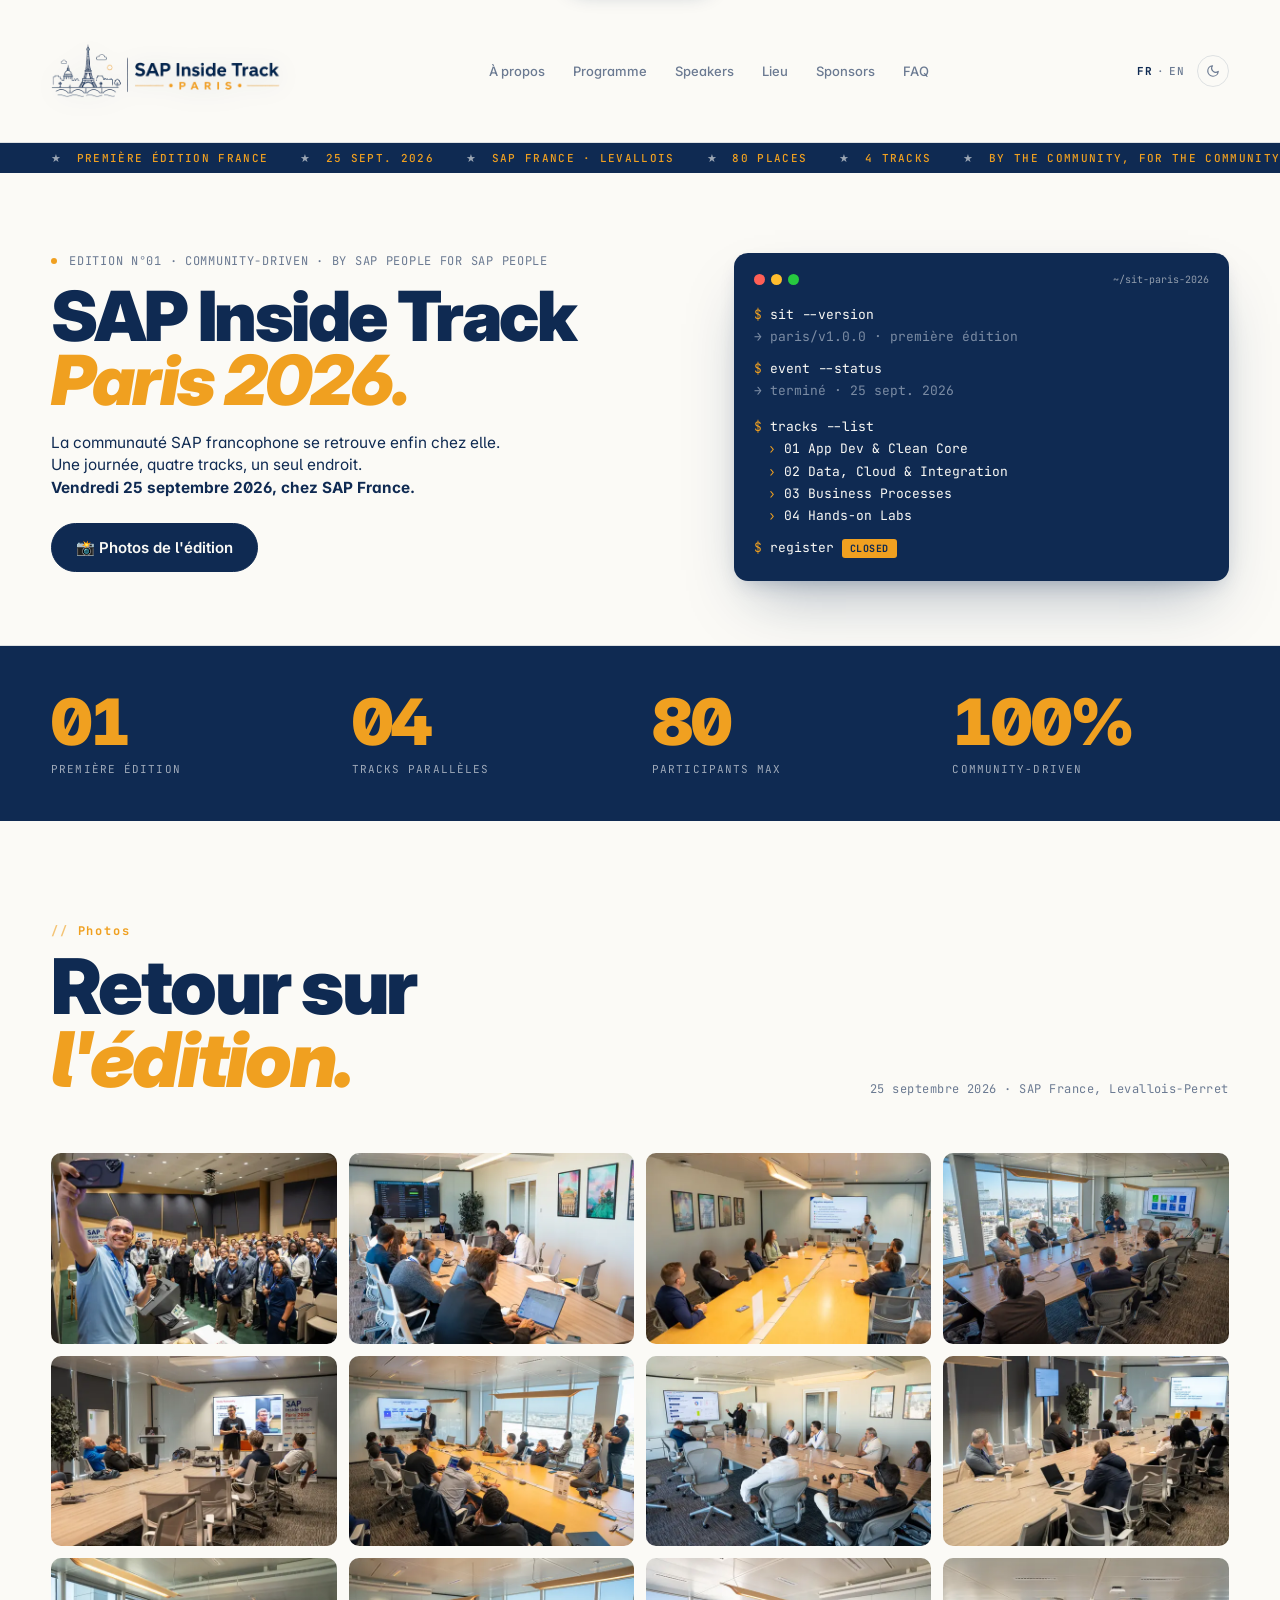
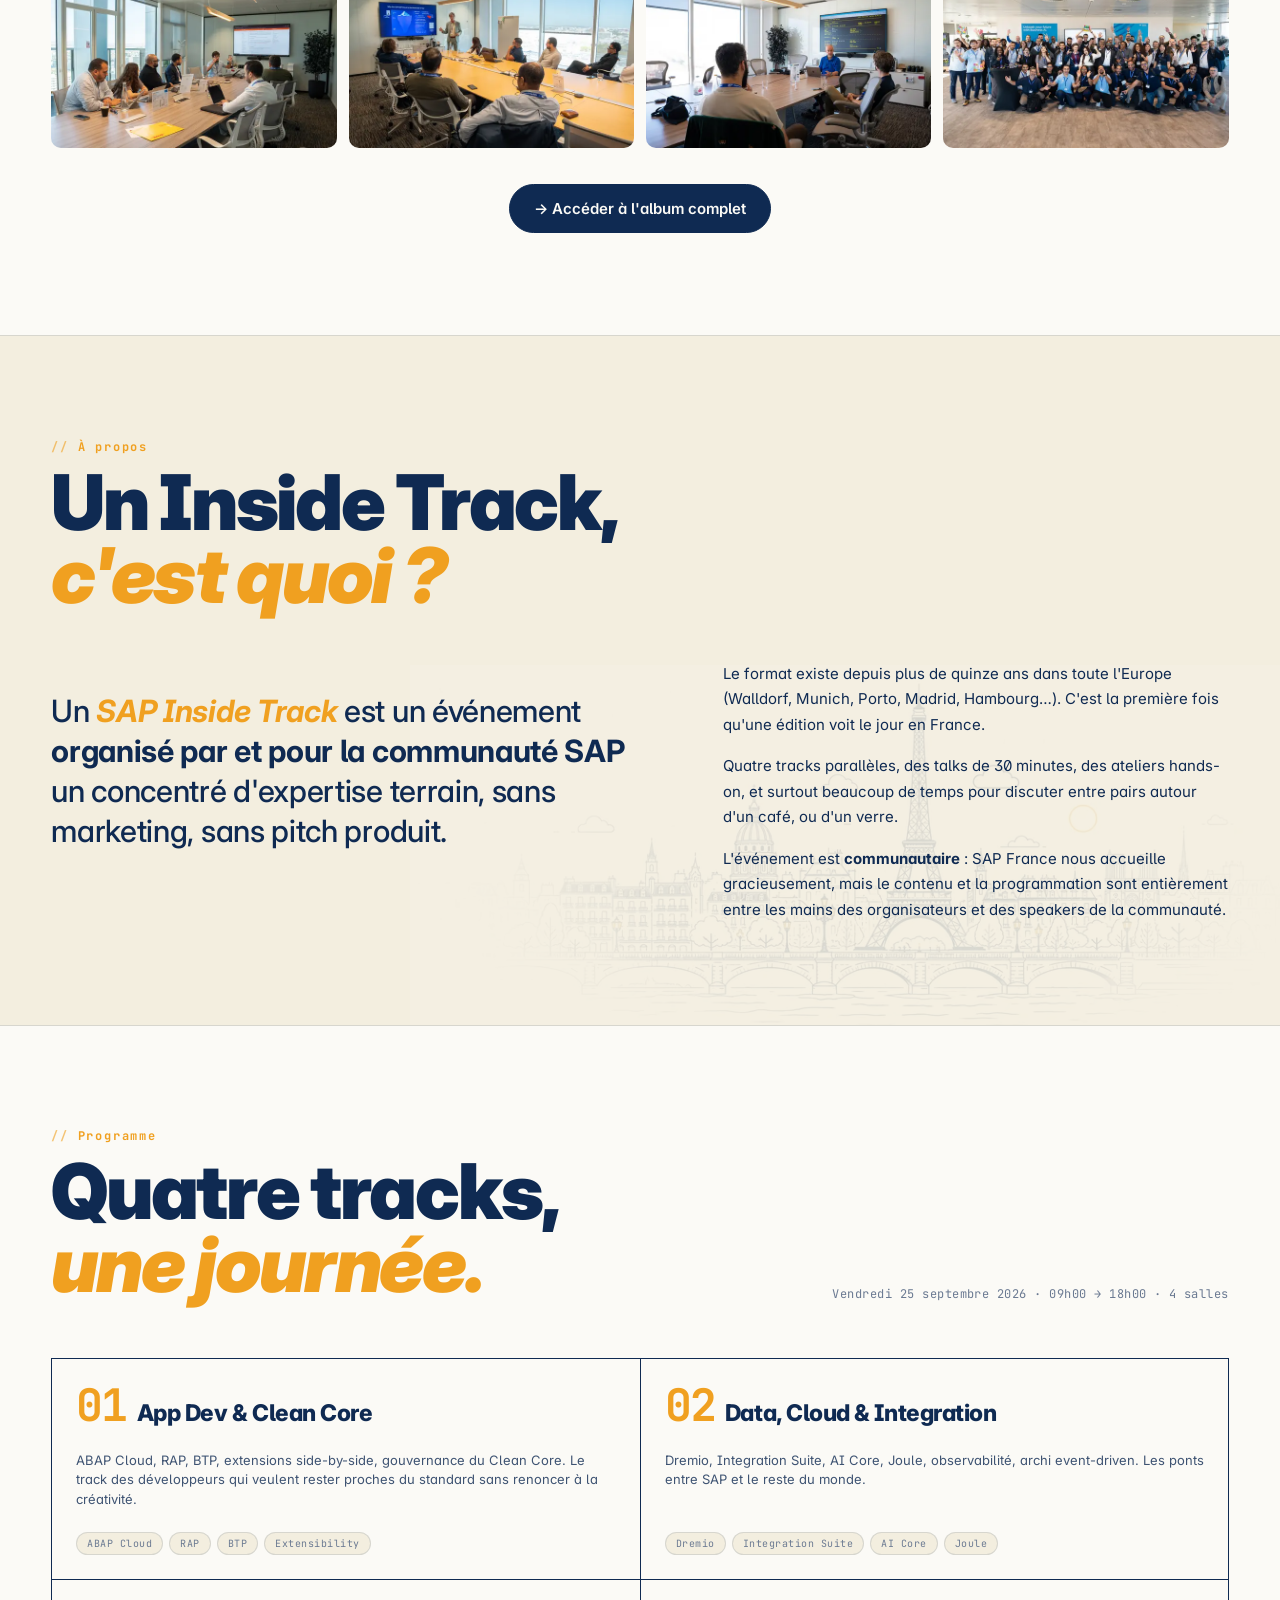
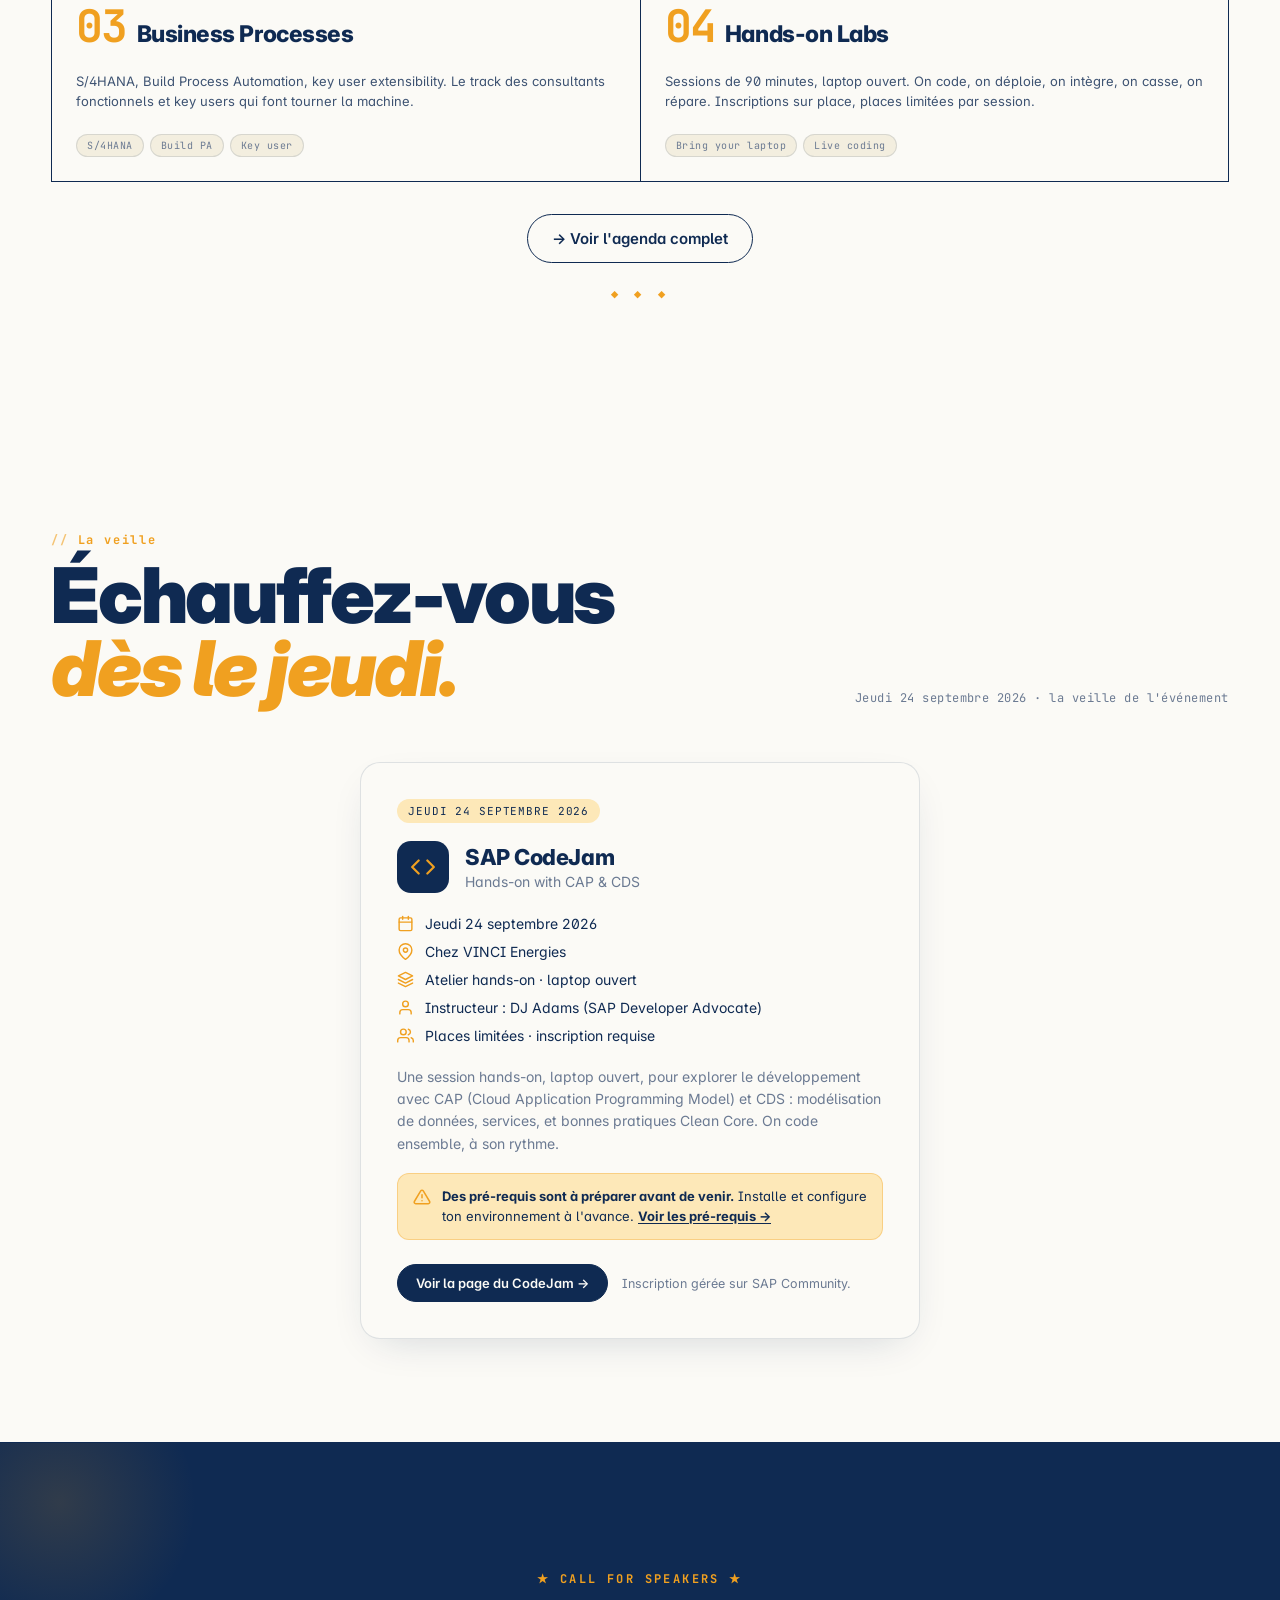
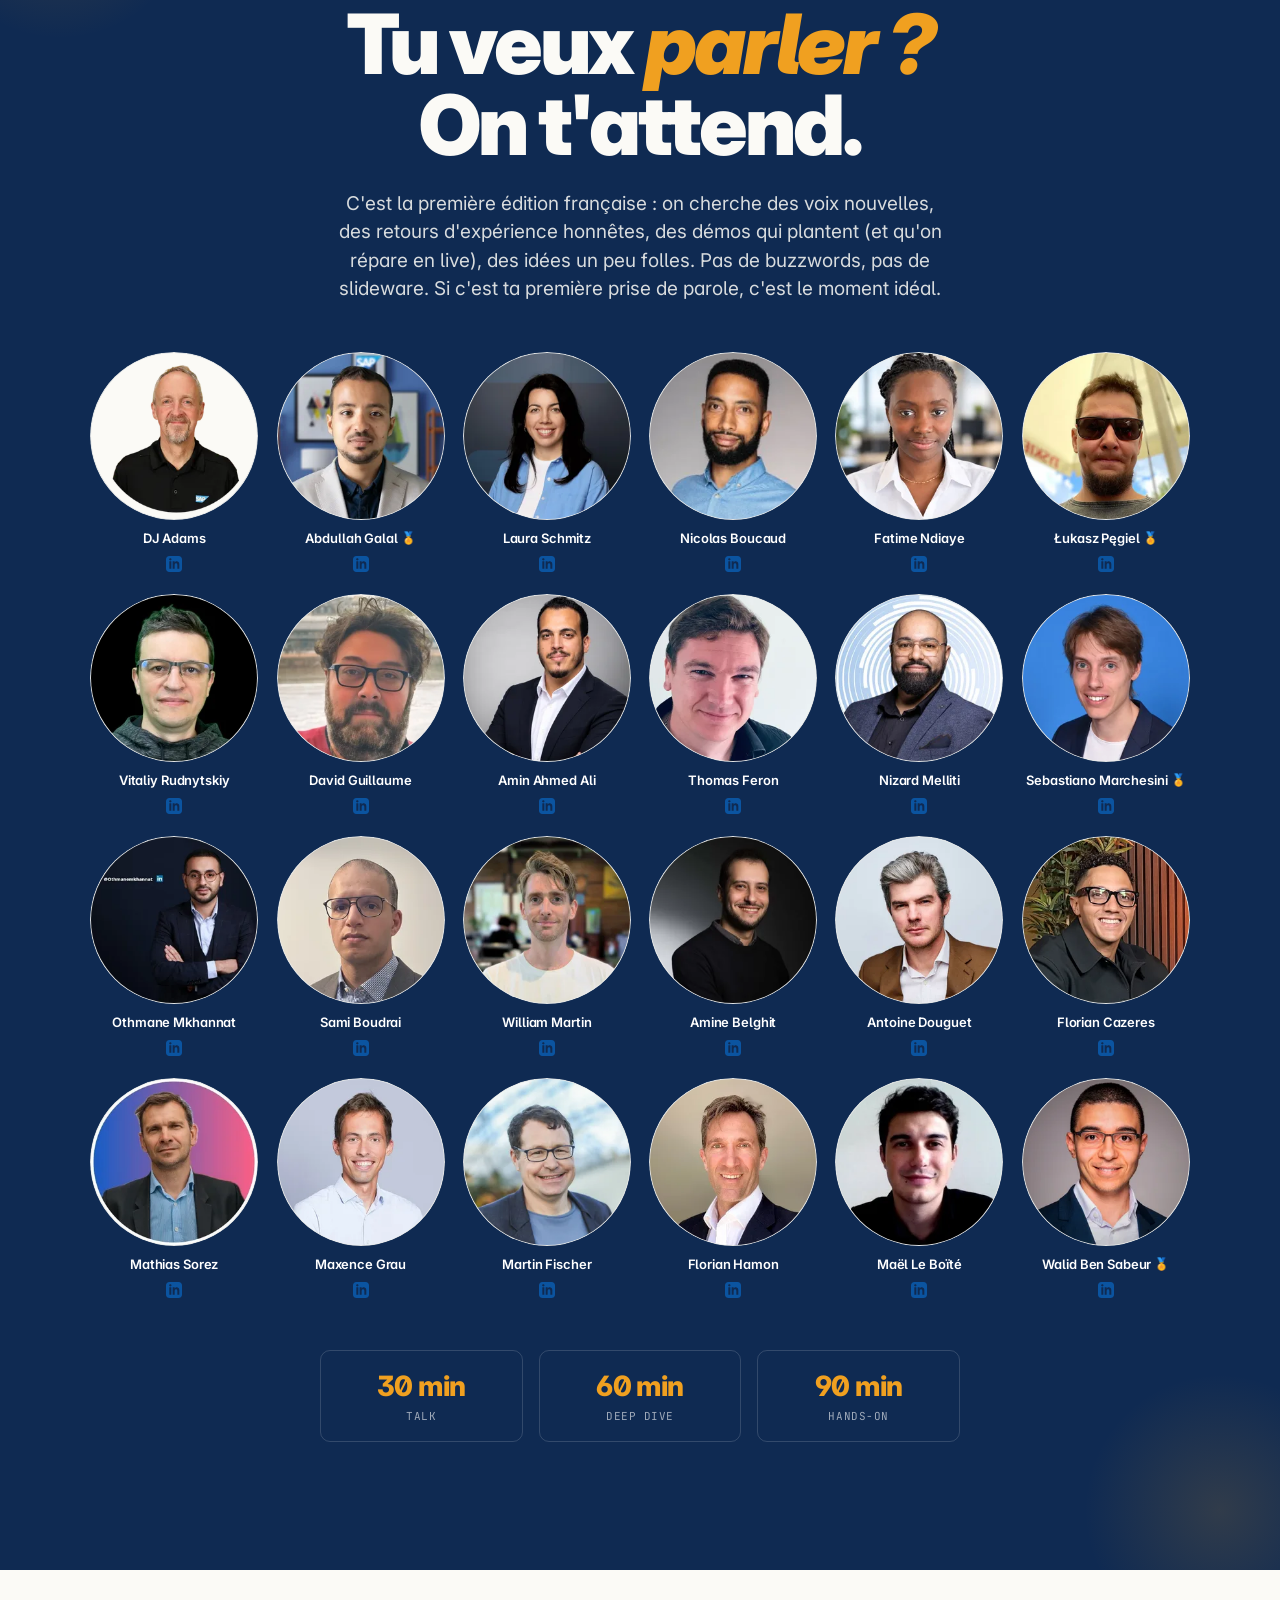
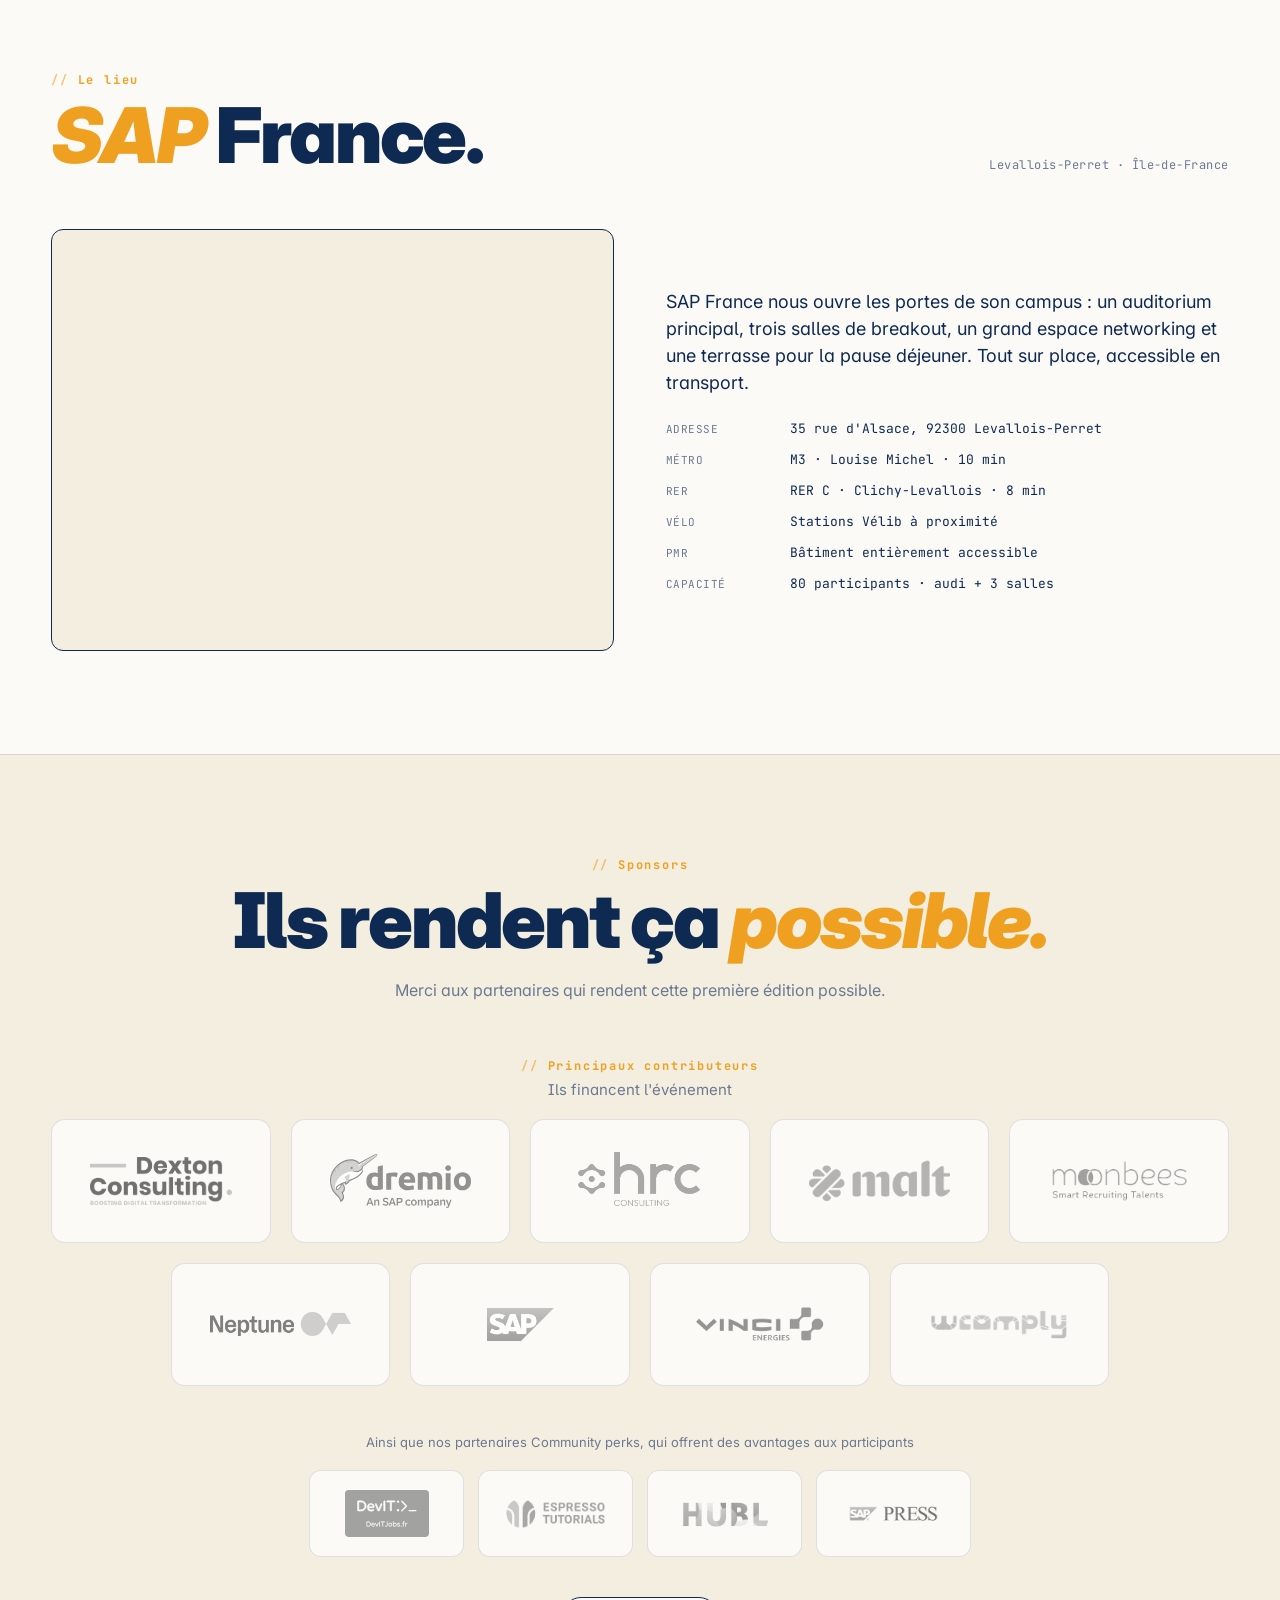
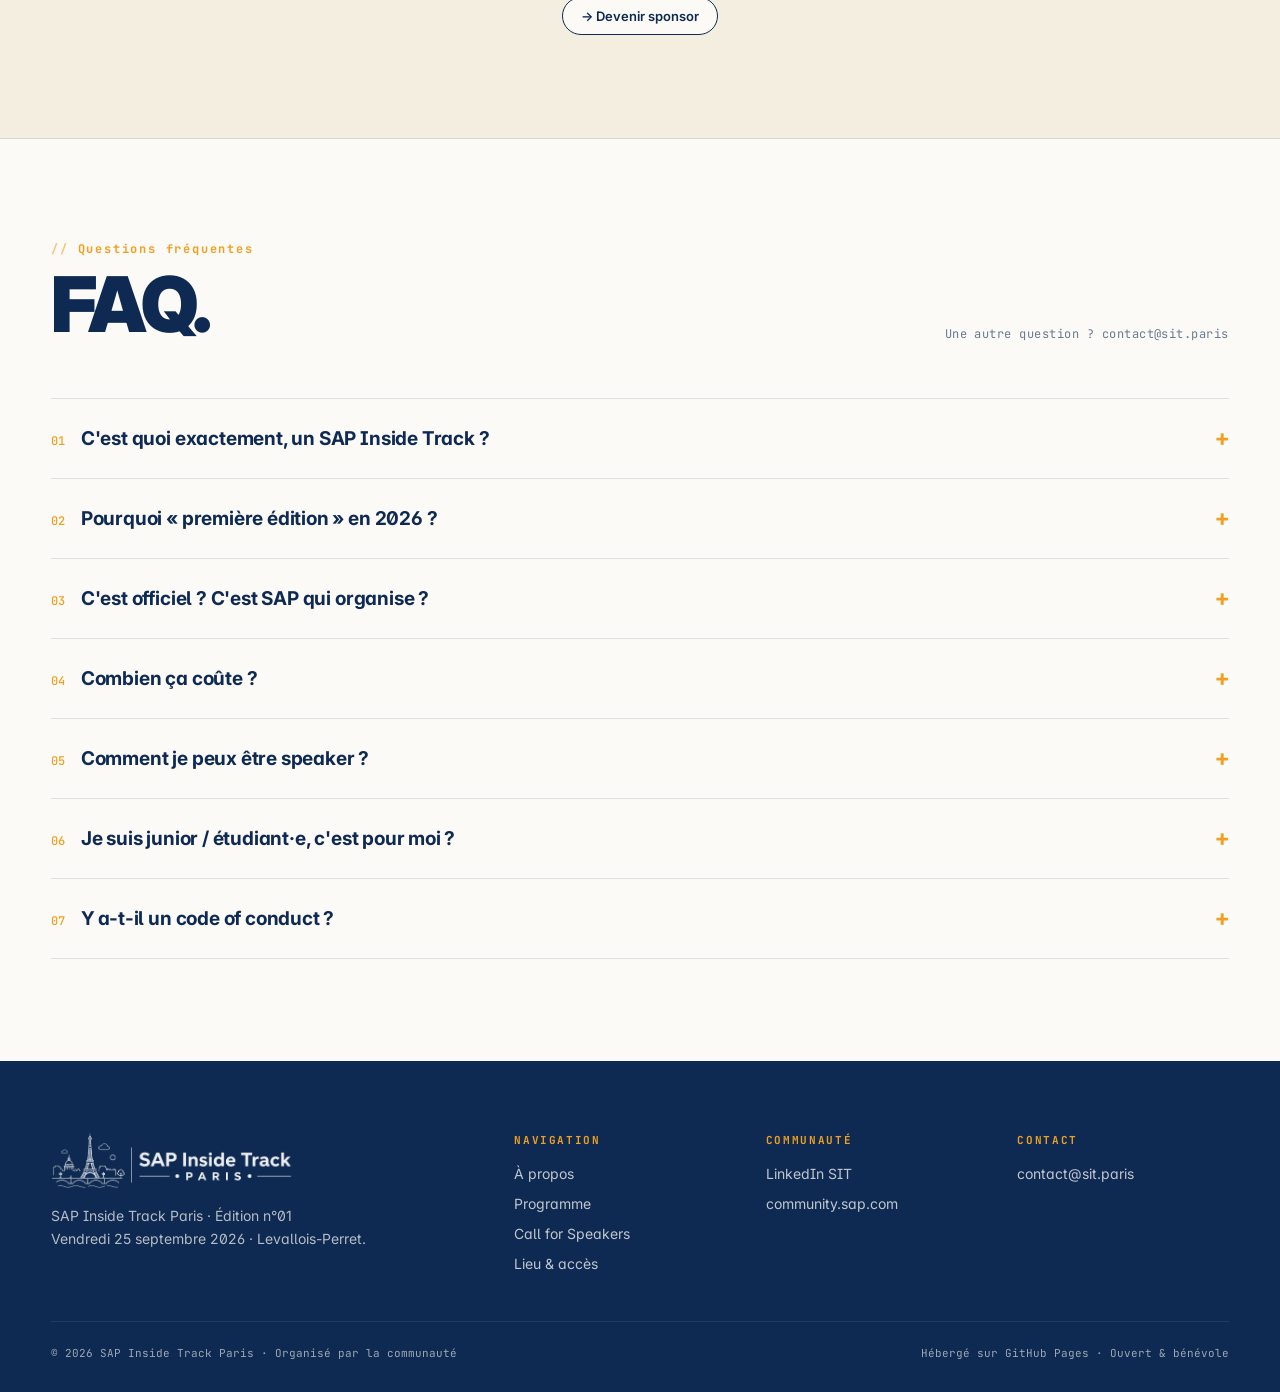
==== index.html @ 7b613303 "Rename "Sponsors financiers" label to "Principaux contributeurs" Co-Authored-By: Claude Sonnet 5.5 <" ====
﻿<!DOCTYPE html>
<html lang="fr">
<head>

<!-- Google tag (gtag.js) -->
<script async src="https://www.googletagmanager.com/gtag/js?id=G-CFPP977MWH"></script>
<script>
  window.dataLayer = window.dataLayer || [];
  function gtag(){dataLayer.push(arguments);}
  gtag('js', new Date());

  gtag('config', 'G-CFPP977MWH');
</script>

<meta charset="utf-8">
<title>SAP Inside Track Paris 2026 · La communauté SAP francophone</title>
<meta name="viewport" content="width=device-width, initial-scale=1">
<meta name="description" content="SAP Inside Track Paris, première édition française. Vendredi 25 septembre 2026, chez SAP France à Levallois-Perret. 4 tracks, 80 participants, 100% community-driven.">
<link rel="canonical" href="https://sit.paris/">

<!-- Open Graph -->
<meta property="og:title" content="SAP Inside Track Paris 2026">
<meta property="og:description" content="La communauté SAP francophone se retrouve enfin chez elle. Une journée, quatre tracks, un seul endroit. Vendredi 25 septembre 2026, chez SAP France.">
<meta property="og:type" content="website">
<meta property="og:url" content="https://sit.paris/">
<meta property="og:site_name" content="SAP Inside Track Paris">
<meta property="og:locale" content="fr_FR">
<meta property="og:image" content="https://sit.paris/assets/og-card.png">
<meta property="og:image:width" content="1200">
<meta property="og:image:height" content="630">
<meta property="og:image:alt" content="SAP Inside Track Paris 2026 — Vendredi 25 septembre 2026, SAP France Levallois-Perret">

<!-- Twitter -->
<meta name="twitter:card" content="summary_large_image">
<meta name="twitter:title" content="SAP Inside Track Paris 2026">
<meta name="twitter:description" content="La communauté SAP francophone se retrouve enfin chez elle. Vendredi 25 septembre 2026, chez SAP France.">
<meta name="twitter:image" content="https://sit.paris/assets/og-card.png">

<link rel="icon" type="image/png" sizes="32x32" href="assets/favicon-32.png">
<link rel="icon" type="image/png" sizes="512x512" href="assets/favicon.png">
<link rel="apple-touch-icon" href="assets/favicon.png">
<link rel="preconnect" href="https://fonts.googleapis.com">
<link rel="preconnect" href="https://fonts.gstatic.com" crossorigin>
<link href="https://fonts.googleapis.com/css2?family=Inter:wght@400;500;600;700;800;900&family=JetBrains+Mono:wght@400;500;700&display=swap" rel="stylesheet">
<link rel="stylesheet" href="style.css?v=20261007">

<!-- Structured data: Event -->
<script type="application/ld+json">
{
  "@context": "https://schema.org",
  "@type": "Event",
  "name": "SAP Inside Track Paris 2026",
  "description": "Première édition française du SAP Inside Track. Un événement community-driven : retours d'expérience, démos, ateliers techniques. Par et pour la communauté SAP francophone.",
  "startDate": "2026-09-25T09:00:00+02:00",
  "endDate": "2026-09-25T18:00:00+02:00",
  "eventStatus": "https://schema.org/EventScheduled",
  "eventAttendanceMode": "https://schema.org/OfflineEventAttendanceMode",
  "image": "https://sit.paris/assets/og-card.png",
  "url": "https://sit.paris/",
  "location": {
    "@type": "Place",
    "name": "SAP France",
    "address": {
      "@type": "PostalAddress",
      "streetAddress": "35 rue d'Alsace",
      "postalCode": "92300",
      "addressLocality": "Levallois-Perret",
      "addressCountry": "FR"
    }
  },
  "organizer": {
    "@type": "Organization",
    "name": "SAP Community Paris",
    "url": "https://sit.paris/",
    "email": "contact@sit.paris"
  },
  "offers": {
    "@type": "Offer",
    "name": "Participation",
    "price": "0",
    "priceCurrency": "EUR",
    "availability": "https://schema.org/InStock",
    "url": "https://sit.paris/"
  }
}
</script>
</head>
<body id="top">

<a class="skip-link" href="#about" data-i18n="skip-link">Aller au contenu</a>

<!-- ───── NAV ───── -->
<nav class="nav">
  <div class="nav-inner">
    <a href="#top" class="nav-logo" aria-label="SAP Inside Track Paris — haut de page">
      <img src="assets/sit-paris-logo.png" alt="SAP Inside Track Paris">
    </a>
    <div class="nav-links">
      <a href="#about" data-i18n="nav-about">À propos</a>
      <a href="#tracks" data-i18n="nav-tracks">Programme</a>
      <a href="#speakers" data-i18n="nav-speakers">Speakers</a>
      <a href="#venue" data-i18n="nav-venue">Lieu</a>
      <a href="#sponsors" data-i18n="nav-sponsors">Sponsors</a>
      <a href="#faq" data-i18n="nav-faq">FAQ</a>
    </div>
    <div class="nav-cta">
      <div class="lang">
        <button class="lang-btn active" data-lang="fr">FR</button>
        <span>·</span>
        <button class="lang-btn" data-lang="en">EN</button>
      </div>
      <button class="theme-toggle" id="themeToggle" aria-label="Mode sombre">
        <svg class="icon-moon" viewBox="0 0 24 24" fill="none" stroke="currentColor" stroke-width="2" stroke-linecap="round" stroke-linejoin="round"><path d="M21 12.79A9 9 0 1 1 11.21 3 7 7 0 0 0 21 12.79z"/></svg>
        <svg class="icon-sun" viewBox="0 0 24 24" fill="none" stroke="currentColor" stroke-width="2" stroke-linecap="round" stroke-linejoin="round"><circle cx="12" cy="12" r="5"/><line x1="12" y1="1" x2="12" y2="3"/><line x1="12" y1="21" x2="12" y2="23"/><line x1="4.22" y1="4.22" x2="5.64" y2="5.64"/><line x1="18.36" y1="18.36" x2="19.78" y2="19.78"/><line x1="1" y1="12" x2="3" y2="12"/><line x1="21" y1="12" x2="23" y2="12"/><line x1="4.22" y1="19.78" x2="5.64" y2="18.36"/><line x1="18.36" y1="5.64" x2="19.78" y2="4.22"/></svg>
      </button>
<button class="nav-burger" aria-label="Menu" aria-expanded="false">
        <span></span>
        <span></span>
        <span></span>
      </button>
    </div>
  </div>
</nav>

<!-- ───── HERO ───── -->
<section class="hero" id="register">
  <div class="hero-strip">
    <div class="hero-strip-track">
      <span data-i18n="strip-1">PREMIÈRE ÉDITION FRANCE</span>
      <span data-i18n="strip-2">25 SEPT. 2026</span>
      <span data-i18n="strip-3">SAP FRANCE · LEVALLOIS</span>
      <span data-i18n="strip-4">80 PLACES</span>
      <span data-i18n="strip-5">4 TRACKS</span>
      <span data-i18n="strip-6">BY THE COMMUNITY, FOR THE COMMUNITY</span>
      <span data-i18n="strip-1">PREMIÈRE ÉDITION FRANCE</span>
      <span data-i18n="strip-2">25 SEPT. 2026</span>
      <span data-i18n="strip-3">SAP FRANCE · LEVALLOIS</span>
      <span data-i18n="strip-4">80 PLACES</span>
      <span data-i18n="strip-5">4 TRACKS</span>
      <span data-i18n="strip-6">BY THE COMMUNITY, FOR THE COMMUNITY</span>
    </div>
  </div>

  <div class="hero-main">
    <div>
      <div class="hero-meta">
        <span class="dot"></span>
        <span data-i18n="hero-meta">EDITION N°01 · COMMUNITY-DRIVEN · BY SAP PEOPLE FOR SAP PEOPLE</span>
      </div>
      <h1 class="hero-title" data-i18n-html="hero-title">
        SAP Inside Track<br>
        <em>Paris 2026.</em>
      </h1>
      <p class="hero-tagline" data-i18n-html="hero-tagline">
        La communauté SAP francophone se retrouve enfin chez elle.<br>Une journée, quatre tracks, un seul endroit.<br>
        <strong>Vendredi 25 septembre 2026, chez SAP France.</strong>
      </p>
      <div class="hero-actions">
        <a class="btn btn-primary btn-lg" href="#photos" data-i18n="hero-cta-photos">📸 Photos de l'édition</a>
      </div>
    </div>

    <div class="terminal" aria-hidden="true">
      <div class="terminal-bar">
        <span class="led r"></span>
        <span class="led y"></span>
        <span class="led g"></span>
        <span class="path">~/sit-paris-2026</span>
      </div>
      <div><span class="prompt">$</span> sit --version</div>
      <div class="dim">→ paris/v1.0.0 · <span data-i18n="terminal-edition">première édition</span></div>
      <div style="margin-top:10px"><span class="prompt">$</span> event --status</div>
      <div class="dim" style="margin-bottom:14px">→ <span data-i18n="terminal-status">terminé · 25 sept. 2026</span></div>
      <div><span class="prompt">$</span> tracks --list</div>
      <div style="padding-left:14px">
        <div><span class="arr">›</span> 01 App Dev &amp; Clean Core</div>
        <div><span class="arr">›</span> 02 Data, Cloud &amp; Integration</div>
        <div><span class="arr">›</span> 03 Business Processes</div>
        <div><span class="arr">›</span> 04 Hands-on Labs</div>
      </div>
      <div style="margin-top:10px"><span class="prompt">$</span> register <span class="badge" data-i18n="terminal-soon">CLOSED</span></div>
    </div>
  </div>
</section>

<!-- ───── STATS BAR ───── -->
<section class="stats">
  <div class="stats-inner">
    <div class="stat"><div class="n">01</div><div class="l" data-i18n="stat-1">PREMIÈRE ÉDITION</div></div>
    <div class="stat"><div class="n">04</div><div class="l" data-i18n="stat-2">TRACKS PARALLÈLES</div></div>
    <div class="stat"><div class="n">80</div><div class="l" data-i18n="stat-3">PARTICIPANTS MAX</div></div>
    <div class="stat"><div class="n">100%</div><div class="l" data-i18n="stat-4">COMMUNITY-DRIVEN</div></div>
  </div>
</section>

<!-- ───── PHOTOS ───── -->
<section class="section" id="photos">
  <div class="section-head">
    <div>
      <div class="section-eyebrow" data-i18n="photos-eyebrow">Photos</div>
      <h2 class="section-title" data-i18n-html="photos-title">Retour sur<br><em>l'édition.</em></h2>
    </div>
    <div class="section-sub" data-i18n="photos-sub">25 septembre 2026 · SAP France, Levallois-Perret</div>
  </div>

  <div class="photo-grid">
      <button type="button" class="photo-thumb" data-full="assets/photos/01.webp"><img src="assets/photos/01-thumb.webp" alt="SAP Inside Track Paris 2026, photo 1" width="600" height="400" loading="lazy"></button>
      <button type="button" class="photo-thumb" data-full="assets/photos/02.webp"><img src="assets/photos/02-thumb.webp" alt="SAP Inside Track Paris 2026, photo 2" width="600" height="400" loading="lazy"></button>
      <button type="button" class="photo-thumb" data-full="assets/photos/03.webp"><img src="assets/photos/03-thumb.webp" alt="SAP Inside Track Paris 2026, photo 3" width="600" height="400" loading="lazy"></button>
      <button type="button" class="photo-thumb" data-full="assets/photos/04.webp"><img src="assets/photos/04-thumb.webp" alt="SAP Inside Track Paris 2026, photo 4" width="600" height="400" loading="lazy"></button>
      <button type="button" class="photo-thumb" data-full="assets/photos/05.webp"><img src="assets/photos/05-thumb.webp" alt="SAP Inside Track Paris 2026, photo 5" width="600" height="400" loading="lazy"></button>
      <button type="button" class="photo-thumb" data-full="assets/photos/06.webp"><img src="assets/photos/06-thumb.webp" alt="SAP Inside Track Paris 2026, photo 6" width="600" height="400" loading="lazy"></button>
      <button type="button" class="photo-thumb" data-full="assets/photos/07.webp"><img src="assets/photos/07-thumb.webp" alt="SAP Inside Track Paris 2026, photo 7" width="600" height="400" loading="lazy"></button>
      <button type="button" class="photo-thumb" data-full="assets/photos/08.webp"><img src="assets/photos/08-thumb.webp" alt="SAP Inside Track Paris 2026, photo 8" width="600" height="400" loading="lazy"></button>
      <button type="button" class="photo-thumb" data-full="assets/photos/09.webp"><img src="assets/photos/09-thumb.webp" alt="SAP Inside Track Paris 2026, photo 9" width="600" height="400" loading="lazy"></button>
      <button type="button" class="photo-thumb" data-full="assets/photos/10.webp"><img src="assets/photos/10-thumb.webp" alt="SAP Inside Track Paris 2026, photo 10" width="600" height="400" loading="lazy"></button>
      <button type="button" class="photo-thumb" data-full="assets/photos/11.webp"><img src="assets/photos/11-thumb.webp" alt="SAP Inside Track Paris 2026, photo 11" width="600" height="400" loading="lazy"></button>
      <button type="button" class="photo-thumb" data-full="assets/photos/12.webp"><img src="assets/photos/12-thumb.webp" alt="SAP Inside Track Paris 2026, photo 12" width="600" height="400" loading="lazy"></button>
  </div>

  <div class="photo-more">
    <a class="btn btn-primary btn-lg" href="https://photos.google.com/share/AF1QipNGi4O3wMPHom9nM3Tba6KVoOuAAnu4oKTctdTjqD59HQ6-j6v_E8WehEVJ7H6KAg?key=OENyMDRwZkNWaTl5WkNGSkd6TXc0NWNRekx0Y0F3" target="_blank" rel="noopener" data-i18n="photos-cta">→ Accéder à l'album complet</a>
  </div>

  <dialog class="lightbox" id="lightbox" aria-label="Photos">
    <button type="button" class="lightbox-btn lightbox-close" data-lb="close">✕</button>
    <button type="button" class="lightbox-btn lightbox-prev" data-lb="prev">‹</button>
    <img src="" alt="">
    <button type="button" class="lightbox-btn lightbox-next" data-lb="next">›</button>
    <div class="lightbox-count" aria-live="polite"></div>
  </dialog>
</section>

<!-- ───── ABOUT ───── -->
<section class="about" id="about">
  <div class="section">
    <div class="section-eyebrow" data-i18n="about-eyebrow">À propos</div>
    <h2 class="section-title" data-i18n-html="about-title">Un Inside Track,<br><em>c'est quoi ?</em></h2>

    <div class="about-grid" style="margin-top: 48px;">
      <p class="about-lead" data-i18n-html="about-lead">
        Un <em>SAP Inside Track</em> est un événement <strong>organisé par et pour la communauté SAP</strong>         un concentré d'expertise terrain, sans marketing, sans pitch produit.
      </p>
      <div class="about-body">
        <p data-i18n="about-p1">
          Le format existe depuis plus de quinze ans dans toute l'Europe (Walldorf, Munich, Porto, Madrid, Hambourg…).
          C'est la première fois qu'une édition voit le jour en France.
        </p>
        <p data-i18n="about-p2">
          Quatre tracks parallèles, des talks de 30 minutes, des ateliers hands-on, et surtout
          beaucoup de temps pour discuter entre pairs autour d'un café, ou d'un verre.
        </p>
        <p data-i18n-html="about-p3">
          L'événement est <strong>communautaire</strong> : SAP France nous accueille gracieusement, mais le contenu et
          la programmation sont entièrement entre les mains des organisateurs et des speakers de la communauté.
        </p>
      </div>
    </div>
  </div>
</section>

<!-- ───── TRACKS ───── -->
<section class="section" id="tracks">
  <div class="section-head">
    <div>
      <div class="section-eyebrow" data-i18n="tracks-eyebrow">Programme</div>
      <h2 class="section-title" data-i18n-html="tracks-title">Quatre tracks,<br><em>une journée.</em></h2>
    </div>
    <div class="section-sub" data-i18n="tracks-sub">Vendredi 25 septembre 2026 · 09h00 → 18h00 · 4 salles</div>
  </div>

  <div class="tracks-grid">
    <div class="track">
      <div class="track-head">
        <div class="track-num">01</div>
        <div>
          <h3 class="track-title" data-i18n="track1-title">App Dev &amp; Clean Core</h3>
        </div>
      </div>
      <p class="track-desc" data-i18n="track1-desc">
        ABAP Cloud, RAP, BTP, extensions side-by-side, gouvernance du Clean Core. Le track des développeurs qui veulent rester
        proches du standard sans renoncer à la créativité.
      </p>
      <div class="track-tags">
        <span class="tag">ABAP Cloud</span>
        <span class="tag">RAP</span>
        <span class="tag">BTP</span>
        <span class="tag">Extensibility</span>
      </div>
    </div>

    <div class="track">
      <div class="track-head">
        <div class="track-num">02</div>
        <div>
          <h3 class="track-title" data-i18n="track2-title">Data, Cloud &amp; Integration</h3>
        </div>
      </div>
      <p class="track-desc" data-i18n="track2-desc">
        Dremio, Integration Suite, AI Core, Joule, observabilité, archi event-driven. Les ponts entre SAP et le reste du monde.
      </p>
      <div class="track-tags">
        <span class="tag">Dremio</span>
        <span class="tag">Integration Suite</span>
        <span class="tag">AI Core</span>
        <span class="tag">Joule</span>
      </div>
    </div>

    <div class="track">
      <div class="track-head">
        <div class="track-num">03</div>
        <div>
          <h3 class="track-title" data-i18n="track3-title">Business Processes</h3>
        </div>
      </div>
      <p class="track-desc" data-i18n="track3-desc">
        S/4HANA, Build Process Automation, key user extensibility. Le track des consultants fonctionnels et key users
        qui font tourner la machine.
      </p>
      <div class="track-tags">
        <span class="tag">S/4HANA</span>
        <span class="tag">Build PA</span>
        <span class="tag">Key user</span>
      </div>
    </div>

    <div class="track">
      <div class="track-head">
        <div class="track-num">04</div>
        <div>
          <h3 class="track-title" data-i18n="track4-title">Hands-on Labs</h3>
        </div>
      </div>
      <p class="track-desc" data-i18n="track4-desc">
        Sessions de 90 minutes, laptop ouvert. On code, on déploie, on intègre, on casse, on répare. Inscriptions sur place,
        places limitées par session.
      </p>
      <div class="track-tags">
        <span class="tag">Bring your laptop</span>
        <span class="tag">Live coding</span>
      </div>
    </div>
  </div>

  <div class="tracks-cta">
    <a class="btn btn-lg" href="https://sit-paris-2026.sessionize.com/" target="_blank" rel="noopener" data-i18n="tracks-cta">→ Voir l'agenda complet</a>
  </div>

  <div class="divider-glyph">◆ ◆ ◆</div>
</section>

<!-- ───── PRE-EVENT (la veille) ───── -->
<section class="section" id="preevent">
  <div class="section-head">
    <div>
      <div class="section-eyebrow" data-i18n="preevent-eyebrow">La veille</div>
      <h2 class="section-title" data-i18n-html="preevent-title">Échauffez-vous<br><em>dès le jeudi.</em></h2>
    </div>
    <div class="section-sub" data-i18n="preevent-sub">Jeudi 24 septembre 2026 · la veille de l'événement</div>
  </div>

  <div class="preevent-wrap">
    <div class="preevent-card">
      <div class="preevent-badge" data-i18n="preevent-badge">Jeudi 24 septembre 2026</div>
      <div class="preevent-top">
        <div class="preevent-icon" aria-hidden="true">
          <svg viewBox="0 0 24 24" fill="none" stroke="currentColor" stroke-width="2" stroke-linecap="round" stroke-linejoin="round"><polyline points="16 18 22 12 16 6"/><polyline points="8 6 2 12 8 18"/></svg>
        </div>
        <div>
          <h3 class="preevent-name" data-i18n="preevent-name">SAP CodeJam</h3>
          <p class="preevent-sub2" data-i18n="preevent-name-sub">Hands-on with CAP &amp; CDS</p>
        </div>
      </div>

      <div class="preevent-meta">
        <div class="preevent-meta-row">
          <svg viewBox="0 0 24 24" fill="none" stroke="currentColor" stroke-width="2" stroke-linecap="round" stroke-linejoin="round"><rect x="3" y="4" width="18" height="18" rx="2"/><line x1="16" y1="2" x2="16" y2="6"/><line x1="8" y1="2" x2="8" y2="6"/><line x1="3" y1="10" x2="21" y2="10"/></svg>
          <span data-i18n="preevent-date">Jeudi 24 septembre 2026</span>
        </div>
        <div class="preevent-meta-row">
          <svg viewBox="0 0 24 24" fill="none" stroke="currentColor" stroke-width="2" stroke-linecap="round" stroke-linejoin="round"><path d="M21 10c0 7-9 13-9 13s-9-6-9-13a9 9 0 0 1 18 0z"/><circle cx="12" cy="10" r="3"/></svg>
          <span data-i18n="preevent-place">Chez VINCI Energies</span>
        </div>
        <div class="preevent-meta-row">
          <svg viewBox="0 0 24 24" fill="none" stroke="currentColor" stroke-width="2" stroke-linecap="round" stroke-linejoin="round"><polygon points="12 2 2 7 12 12 22 7 12 2"/><polyline points="2 17 12 22 22 17"/><polyline points="2 12 12 17 22 12"/></svg>
          <span data-i18n="preevent-format">Atelier hands-on · laptop ouvert</span>
        </div>
        <div class="preevent-meta-row">
          <svg viewBox="0 0 24 24" fill="none" stroke="currentColor" stroke-width="2" stroke-linecap="round" stroke-linejoin="round"><path d="M20 21v-2a4 4 0 0 0-4-4H8a4 4 0 0 0-4 4v2"/><circle cx="12" cy="7" r="4"/></svg>
          <span data-i18n="preevent-instructor">Instructeur : DJ Adams (SAP Developer Advocate)</span>
        </div>
        <div class="preevent-meta-row">
          <svg viewBox="0 0 24 24" fill="none" stroke="currentColor" stroke-width="2" stroke-linecap="round" stroke-linejoin="round"><path d="M17 21v-2a4 4 0 0 0-4-4H5a4 4 0 0 0-4 4v2"/><circle cx="9" cy="7" r="4"/><path d="M23 21v-2a4 4 0 0 0-3-3.87"/><path d="M16 3.13a4 4 0 0 1 0 7.75"/></svg>
          <span data-i18n="preevent-seats">Places limitées · inscription requise</span>
        </div>
      </div>

      <p class="preevent-desc" data-i18n="preevent-desc">Une session hands-on, laptop ouvert, pour explorer le développement avec CAP (Cloud Application Programming Model) et CDS : modélisation de données, services, et bonnes pratiques Clean Core. On code ensemble, à son rythme.</p>

      <div class="preevent-prereq">
        <svg viewBox="0 0 24 24" fill="none" stroke="currentColor" stroke-width="2" stroke-linecap="round" stroke-linejoin="round" aria-hidden="true"><path d="M10.29 3.86 1.82 18a2 2 0 0 0 1.71 3h16.94a2 2 0 0 0 1.71-3L13.71 3.86a2 2 0 0 0-3.42 0z"/><line x1="12" y1="9" x2="12" y2="13"/><line x1="12" y1="17" x2="12.01" y2="17"/></svg>
        <span>
          <strong data-i18n="preevent-prereq-strong">Des pré-requis sont à préparer avant de venir.</strong>
          <span data-i18n="preevent-prereq-text"> Installe et configure ton environnement à l'avance.</span>
          <a href="https://github.com/SAP-samples/cap-cds-hands-on/blob/main/prerequisites/README.md" target="_blank" rel="noopener" data-i18n="preevent-prereq-link">Voir les pré-requis →</a>
        </span>
      </div>

      <div class="preevent-actions">
        <a class="btn btn-primary" href="https://community.sap.com/t5/sap-codejam/hands-on-with-cap-cds/ev-p/14387376" target="_blank" rel="noopener" data-i18n="preevent-cta">Voir la page du CodeJam →</a>
        <span class="preevent-note" data-i18n="preevent-note">Inscription gérée sur SAP Community.</span>
      </div>
    </div>
  </div>
</section>

<!-- ───── SPEAKERS & CFP ───── -->
<section class="cfp" id="speakers">
  <div class="cfp-inner">
    <div class="cfp-eyebrow" data-i18n="speakers-eyebrow">★ CALL FOR SPEAKERS ★</div>
    <h2 class="cfp-title" data-i18n-html="speakers-title">Tu veux <em>parler ?</em><br>On t'attend.</h2>
    <p class="cfp-sub" data-i18n="cfp-sub">
      C'est la première édition française : on cherche des voix nouvelles, des retours d'expérience honnêtes,
      des démos qui plantent (et qu'on répare en live), des idées un peu folles. Pas de buzzwords, pas de slideware.
      Si c'est ta première prise de parole, c'est le moment idéal.
    </p>

    <div class="speakers-row" style="margin-top:48px;">
      <div class="speaker-cell">
        <div class="speaker-photo" tabindex="0">
          <img class="speaker-avatar" src="assets/speakers/dj_adams_profile.webp" alt="DJ Adams" width="96" height="96" loading="lazy">
          <span class="speaker-talk">Local-first development with CAP Node.js - mock all the things!</span>
        </div>
        <div class="speaker-name">DJ Adams</div>
        <a href="https://www.linkedin.com/in/djadams/" target="_blank" rel="noopener" aria-label="LinkedIn DJ Adams">
          <svg class="speaker-linkedin" viewBox="0 0 24 24" fill="currentColor"><path d="M19 0h-14c-2.761 0-5 2.239-5 5v14c0 2.761 2.239 5 5 5h14c2.762 0 5-2.239 5-5v-14c0-2.761-2.238-5-5-5zm-11 19h-3v-11h3v11zm-1.5-12.268c-.966 0-1.75-.79-1.75-1.764s.784-1.764 1.75-1.764 1.75.79 1.75 1.764-.783 1.764-1.75 1.764zm13.5 12.268h-3v-5.604c0-3.368-4-3.113-4 0v5.604h-3v-11h3v1.765c1.396-2.586 7-2.777 7 2.469v6.766z"/></svg>
        </a>
      </div>
      <div class="speaker-cell">
        <div class="speaker-photo" tabindex="0">
          <img class="speaker-avatar" src="assets/speakers/abdullah_galal_profile.webp" alt="Abdullah Galal" width="96" height="96" loading="lazy">
          <span class="speaker-talk">Data Migration successful, Financial position wrong</span>
        </div>
        <div class="speaker-name">Abdullah Galal<span class="speaker-badge" role="img" aria-label="SAP Champion" title="SAP Champion">🏅</span></div>
        <a href="https://fr.linkedin.com/in/galal" target="_blank" rel="noopener" aria-label="LinkedIn Abdullah Galal">
          <svg class="speaker-linkedin" viewBox="0 0 24 24" fill="currentColor"><path d="M19 0h-14c-2.761 0-5 2.239-5 5v14c0 2.761 2.239 5 5 5h14c2.762 0 5-2.239 5-5v-14c0-2.761-2.238-5-5-5zm-11 19h-3v-11h3v11zm-1.5-12.268c-.966 0-1.75-.79-1.75-1.764s.784-1.764 1.75-1.764 1.75.79 1.75 1.764-.783 1.764-1.75 1.764zm13.5 12.268h-3v-5.604c0-3.368-4-3.113-4 0v5.604h-3v-11h3v1.765c1.396-2.586 7-2.777 7 2.469v6.766z"/></svg>
        </a>
      </div>
      <div class="speaker-cell">
        <div class="speaker-photo" tabindex="0">
          <img class="speaker-avatar" src="assets/speakers/Laura_schmitz_profile.webp" alt="Laura Schmitz" width="96" height="96" loading="lazy">
          <span class="speaker-talk">The Irreplaceable Value of Community Members in the Age of AI</span>
        </div>
        <div class="speaker-name">Laura Schmitz</div>
        <a href="https://www.linkedin.com/in/laura-schmitz7" target="_blank" rel="noopener" aria-label="LinkedIn Laura Schmitz">
          <svg class="speaker-linkedin" viewBox="0 0 24 24" fill="currentColor"><path d="M19 0h-14c-2.761 0-5 2.239-5 5v14c0 2.761 2.239 5 5 5h14c2.762 0 5-2.239 5-5v-14c0-2.761-2.238-5-5-5zm-11 19h-3v-11h3v11zm-1.5-12.268c-.966 0-1.75-.79-1.75-1.764s.784-1.764 1.75-1.764 1.75.79 1.75 1.764-.783 1.764-1.75 1.764zm13.5 12.268h-3v-5.604c0-3.368-4-3.113-4 0v5.604h-3v-11h3v1.765c1.396-2.586 7-2.777 7 2.469v6.766z"/></svg>
        </a>
      </div>
      <div class="speaker-cell">
        <div class="speaker-photo" tabindex="0">
          <img class="speaker-avatar" src="assets/speakers/nicolas_boucaud_profile.webp" alt="Nicolas Boucaud" width="96" height="96" loading="lazy">
          <span class="speaker-talk">SAPUI5 Accessibility in Action: building inclusive Fiori Apps</span>
        </div>
        <div class="speaker-name">Nicolas Boucaud</div>
        <a href="https://www.linkedin.com/in/nicolas-boucaud-37567083/" target="_blank" rel="noopener" aria-label="LinkedIn Nicolas Boucaud">
          <svg class="speaker-linkedin" viewBox="0 0 24 24" fill="currentColor"><path d="M19 0h-14c-2.761 0-5 2.239-5 5v14c0 2.761 2.239 5 5 5h14c2.762 0 5-2.239 5-5v-14c0-2.761-2.238-5-5-5zm-11 19h-3v-11h3v11zm-1.5-12.268c-.966 0-1.75-.79-1.75-1.764s.784-1.764 1.75-1.764 1.75.79 1.75 1.764-.783 1.764-1.75 1.764zm13.5 12.268h-3v-5.604c0-3.368-4-3.113-4 0v5.604h-3v-11h3v1.765c1.396-2.586 7-2.777 7 2.469v6.766z"/></svg>
        </a>
      </div>
      <div class="speaker-cell">
        <div class="speaker-photo" tabindex="0">
          <img class="speaker-avatar" src="assets/speakers/fatime_ndiaye_profile.webp" alt="Fatime Ndiaye" width="96" height="96" loading="lazy">
          <span class="speaker-talk">SAPUI5 Accessibility in Action: building inclusive Fiori Apps</span>
        </div>
        <div class="speaker-name">Fatime Ndiaye</div>
        <a href="https://linkedin.com/in/fatime-ndiaye-4bb4b224b/" target="_blank" rel="noopener" aria-label="LinkedIn Fatime Ndiaye">
          <svg class="speaker-linkedin" viewBox="0 0 24 24" fill="currentColor"><path d="M19 0h-14c-2.761 0-5 2.239-5 5v14c0 2.761 2.239 5 5 5h14c2.762 0 5-2.239 5-5v-14c0-2.761-2.238-5-5-5zm-11 19h-3v-11h3v11zm-1.5-12.268c-.966 0-1.75-.79-1.75-1.764s.784-1.764 1.75-1.764 1.75.79 1.75 1.764-.783 1.764-1.75 1.764zm13.5 12.268h-3v-5.604c0-3.368-4-3.113-4 0v5.604h-3v-11h3v1.765c1.396-2.586 7-2.777 7 2.469v6.766z"/></svg>
        </a>
      </div>
      <div class="speaker-cell">
        <div class="speaker-photo" tabindex="0">
          <img class="speaker-avatar" src="assets/speakers/Lukasz_Pegiel_profile.webp" alt="Łukasz Pęgiel" width="96" height="96" loading="lazy">
          <span class="speaker-talk">Agentic ABAP in Action: Building SAP Development Agents with ARC-1 MCP and GitHub Copilot</span>
        </div>
        <div class="speaker-name">Łukasz Pęgiel<span class="speaker-badge" role="img" aria-label="SAP Champion" title="SAP Champion">🏅</span></div>
        <a href="https://www.linkedin.com/in/lukaszpegiel/" target="_blank" rel="noopener" aria-label="LinkedIn Łukasz Pęgiel">
          <svg class="speaker-linkedin" viewBox="0 0 24 24" fill="currentColor"><path d="M19 0h-14c-2.761 0-5 2.239-5 5v14c0 2.761 2.239 5 5 5h14c2.762 0 5-2.239 5-5v-14c0-2.761-2.238-5-5-5zm-11 19h-3v-11h3v11zm-1.5-12.268c-.966 0-1.75-.79-1.75-1.764s.784-1.764 1.75-1.764 1.75.79 1.75 1.764-.783 1.764-1.75 1.764zm13.5 12.268h-3v-5.604c0-3.368-4-3.113-4 0v5.604h-3v-11h3v1.765c1.396-2.586 7-2.777 7 2.469v6.766z"/></svg>
        </a>
      </div>
      <div class="speaker-cell">
        <div class="speaker-photo" tabindex="0">
          <img class="speaker-avatar" src="assets/speakers/vitaliy_rudnytskiy_profile.webp" alt="Vitaliy Rudnytskiy" width="96" height="96" loading="lazy">
          <span class="speaker-talk">Understand the Tabular AI and SAP-RPT model family</span>
        </div>
        <div class="speaker-name">Vitaliy Rudnytskiy</div>
        <a href="https://www.linkedin.com/in/witalij/" target="_blank" rel="noopener" aria-label="LinkedIn Vitaliy Rudnytskiy">
          <svg class="speaker-linkedin" viewBox="0 0 24 24" fill="currentColor"><path d="M19 0h-14c-2.761 0-5 2.239-5 5v14c0 2.761 2.239 5 5 5h14c2.762 0 5-2.239 5-5v-14c0-2.761-2.238-5-5-5zm-11 19h-3v-11h3v11zm-1.5-12.268c-.966 0-1.75-.79-1.75-1.764s.784-1.764 1.75-1.764 1.75.79 1.75 1.764-.783 1.764-1.75 1.764zm13.5 12.268h-3v-5.604c0-3.368-4-3.113-4 0v5.604h-3v-11h3v1.765c1.396-2.586 7-2.777 7 2.469v6.766z"/></svg>
        </a>
      </div>
      <div class="speaker-cell">
        <div class="speaker-photo" tabindex="0">
          <img class="speaker-avatar" src="assets/speakers/david_guillaume_profile.webp" alt="David Guillaume" width="96" height="96" loading="lazy">
          <span class="speaker-talk">Secure RISE and sovereign cloud</span>
        </div>
        <div class="speaker-name">David Guillaume</div>
        <a href="https://www.linkedin.com/in/david-guillaume-571a5037/" target="_blank" rel="noopener" aria-label="LinkedIn David Guillaume">
          <svg class="speaker-linkedin" viewBox="0 0 24 24" fill="currentColor"><path d="M19 0h-14c-2.761 0-5 2.239-5 5v14c0 2.761 2.239 5 5 5h14c2.762 0 5-2.239 5-5v-14c0-2.761-2.238-5-5-5zm-11 19h-3v-11h3v11zm-1.5-12.268c-.966 0-1.75-.79-1.75-1.764s.784-1.764 1.75-1.764 1.75.79 1.75 1.764-.783 1.764-1.75 1.764zm13.5 12.268h-3v-5.604c0-3.368-4-3.113-4 0v5.604h-3v-11h3v1.765c1.396-2.586 7-2.777 7 2.469v6.766z"/></svg>
        </a>
      </div>
      <div class="speaker-cell">
        <div class="speaker-photo" tabindex="0">
          <img class="speaker-avatar" src="assets/speakers/amin_ahmedali_profile.webp" alt="Amin Ahmed Ali" width="96" height="96" loading="lazy">
          <span class="speaker-talk">Clean Core et ICCM : réduire la dette technique dans S/4HANA</span>
        </div>
        <div class="speaker-name">Amin Ahmed Ali</div>
        <a href="https://www.linkedin.com/in/amin-ahmed-ali/" target="_blank" rel="noopener" aria-label="LinkedIn Amin Ahmed Ali">
          <svg class="speaker-linkedin" viewBox="0 0 24 24" fill="currentColor"><path d="M19 0h-14c-2.761 0-5 2.239-5 5v14c0 2.761 2.239 5 5 5h14c2.762 0 5-2.239 5-5v-14c0-2.761-2.238-5-5-5zm-11 19h-3v-11h3v11zm-1.5-12.268c-.966 0-1.75-.79-1.75-1.764s.784-1.764 1.75-1.764 1.75.79 1.75 1.764-.783 1.764-1.75 1.764zm13.5 12.268h-3v-5.604c0-3.368-4-3.113-4 0v5.604h-3v-11h3v1.765c1.396-2.586 7-2.777 7 2.469v6.766z"/></svg>
        </a>
      </div>
      <div class="speaker-cell">
        <div class="speaker-photo" tabindex="0">
          <img class="speaker-avatar" src="assets/speakers/thomas_feron_profile.webp" alt="Thomas Feron" width="96" height="96" loading="lazy">
          <span class="speaker-talk">SAP &amp; Dremio - Un choix stratégique pour la Data &amp; l'AI</span>
        </div>
        <div class="speaker-name">Thomas Feron</div>
        <a href="https://www.linkedin.com/in/thomas-feron-3295b413" target="_blank" rel="noopener" aria-label="LinkedIn Thomas Feron">
          <svg class="speaker-linkedin" viewBox="0 0 24 24" fill="currentColor"><path d="M19 0h-14c-2.761 0-5 2.239-5 5v14c0 2.761 2.239 5 5 5h14c2.762 0 5-2.239 5-5v-14c0-2.761-2.238-5-5-5zm-11 19h-3v-11h3v11zm-1.5-12.268c-.966 0-1.75-.79-1.75-1.764s.784-1.764 1.75-1.764 1.75.79 1.75 1.764-.783 1.764-1.75 1.764zm13.5 12.268h-3v-5.604c0-3.368-4-3.113-4 0v5.604h-3v-11h3v1.765c1.396-2.586 7-2.777 7 2.469v6.766z"/></svg>
        </a>
      </div>
      <div class="speaker-cell">
        <div class="speaker-photo" tabindex="0">
          <img class="speaker-avatar" src="assets/speakers/nizard_melliti_profile.webp" alt="Nizard Melliti" width="96" height="96" loading="lazy">
          <span class="speaker-talk">SecurityBridge Review - Vulnerability Detection in ABAP Code</span>
        </div>
        <div class="speaker-name">Nizard Melliti</div>
        <a href="https://www.linkedin.com/in/nizard-melliti-88495865/" target="_blank" rel="noopener" aria-label="LinkedIn Nizard Melliti">
          <svg class="speaker-linkedin" viewBox="0 0 24 24" fill="currentColor"><path d="M19 0h-14c-2.761 0-5 2.239-5 5v14c0 2.761 2.239 5 5 5h14c2.762 0 5-2.239 5-5v-14c0-2.761-2.238-5-5-5zm-11 19h-3v-11h3v11zm-1.5-12.268c-.966 0-1.75-.79-1.75-1.764s.784-1.764 1.75-1.764 1.75.79 1.75 1.764-.783 1.764-1.75 1.764zm13.5 12.268h-3v-5.604c0-3.368-4-3.113-4 0v5.604h-3v-11h3v1.765c1.396-2.586 7-2.777 7 2.469v6.766z"/></svg>
        </a>
      </div>
      <div class="speaker-cell">
        <div class="speaker-photo" tabindex="0">
          <img class="speaker-avatar" src="assets/speakers/sebastiano_marchesini_profile.webp" alt="Sebastiano Marchesini" width="96" height="96" loading="lazy">
          <span class="speaker-talk">With the SAP Golden Path, Let's Follow the North Star Architecture</span>
        </div>
        <div class="speaker-name">Sebastiano Marchesini<span class="speaker-badge" role="img" aria-label="SAP Champion" title="SAP Champion">🏅</span></div>
        <a href="https://www.linkedin.com/in/sebastiano-marchesini/" target="_blank" rel="noopener" aria-label="LinkedIn Sebastiano Marchesini">
          <svg class="speaker-linkedin" viewBox="0 0 24 24" fill="currentColor"><path d="M19 0h-14c-2.761 0-5 2.239-5 5v14c0 2.761 2.239 5 5 5h14c2.762 0 5-2.239 5-5v-14c0-2.761-2.238-5-5-5zm-11 19h-3v-11h3v11zm-1.5-12.268c-.966 0-1.75-.79-1.75-1.764s.784-1.764 1.75-1.764 1.75.79 1.75 1.764-.783 1.764-1.75 1.764zm13.5 12.268h-3v-5.604c0-3.368-4-3.113-4 0v5.604h-3v-11h3v1.765c1.396-2.586 7-2.777 7 2.469v6.766z"/></svg>
        </a>
      </div>
      <div class="speaker-cell">
        <div class="speaker-photo" tabindex="0">
          <img class="speaker-avatar" src="assets/speakers/othmane_mkhannat_profile.webp" alt="Othmane Mkhannat" width="96" height="96" loading="lazy">
          <span class="speaker-talk">Implémentation SAP S/4HANA Public Cloud Professional Services</span>
        </div>
        <div class="speaker-name">Othmane Mkhannat</div>
        <a href="https://www.linkedin.com/in/othmanemkhannat" target="_blank" rel="noopener" aria-label="LinkedIn Othmane Mkhannat">
          <svg class="speaker-linkedin" viewBox="0 0 24 24" fill="currentColor"><path d="M19 0h-14c-2.761 0-5 2.239-5 5v14c0 2.761 2.239 5 5 5h14c2.762 0 5-2.239 5-5v-14c0-2.761-2.238-5-5-5zm-11 19h-3v-11h3v11zm-1.5-12.268c-.966 0-1.75-.79-1.75-1.764s.784-1.764 1.75-1.764 1.75.79 1.75 1.764-.783 1.764-1.75 1.764zm13.5 12.268h-3v-5.604c0-3.368-4-3.113-4 0v5.604h-3v-11h3v1.765c1.396-2.586 7-2.777 7 2.469v6.766z"/></svg>
        </a>
      </div>
      <div class="speaker-cell">
        <div class="speaker-photo" tabindex="0">
          <img class="speaker-avatar" src="assets/speakers/sami_boudrai_profile.webp" alt="Sami Boudrai" width="96" height="96" loading="lazy">
          <span class="speaker-talk">Fiori × IA : moderniser 80+ apps legacy</span>
        </div>
        <div class="speaker-name">Sami Boudrai</div>
        <a href="https://www.linkedin.com/in/samibo/" target="_blank" rel="noopener" aria-label="LinkedIn Sami Boudrai">
          <svg class="speaker-linkedin" viewBox="0 0 24 24" fill="currentColor"><path d="M19 0h-14c-2.761 0-5 2.239-5 5v14c0 2.761 2.239 5 5 5h14c2.762 0 5-2.239 5-5v-14c0-2.761-2.238-5-5-5zm-11 19h-3v-11h3v11zm-1.5-12.268c-.966 0-1.75-.79-1.75-1.764s.784-1.764 1.75-1.764 1.75.79 1.75 1.764-.783 1.764-1.75 1.764zm13.5 12.268h-3v-5.604c0-3.368-4-3.113-4 0v5.604h-3v-11h3v1.765c1.396-2.586 7-2.777 7 2.469v6.766z"/></svg>
        </a>
      </div>
      <div class="speaker-cell">
        <div class="speaker-photo" tabindex="0">
          <img class="speaker-avatar" src="assets/speakers/william_martin_profile.webp" alt="William Martin" width="96" height="96" loading="lazy">
          <span class="speaker-talk">From Lac Léman to the Lakehouse: My Data Journey From the LHC to SAP</span>
        </div>
        <div class="speaker-name">William Martin</div>
        <a href="https://www.linkedin.com/in/william-p-martin/" target="_blank" rel="noopener" aria-label="LinkedIn William Martin">
          <svg class="speaker-linkedin" viewBox="0 0 24 24" fill="currentColor"><path d="M19 0h-14c-2.761 0-5 2.239-5 5v14c0 2.761 2.239 5 5 5h14c2.762 0 5-2.239 5-5v-14c0-2.761-2.238-5-5-5zm-11 19h-3v-11h3v11zm-1.5-12.268c-.966 0-1.75-.79-1.75-1.764s.784-1.764 1.75-1.764 1.75.79 1.75 1.764-.783 1.764-1.75 1.764zm13.5 12.268h-3v-5.604c0-3.368-4-3.113-4 0v5.604h-3v-11h3v1.765c1.396-2.586 7-2.777 7 2.469v6.766z"/></svg>
        </a>
      </div>
      <div class="speaker-cell">
        <div class="speaker-photo" tabindex="0">
          <img class="speaker-avatar" src="assets/speakers/amine_belghit_profile.webp" alt="Amine Belghit" width="96" height="96" loading="lazy">
          <span class="speaker-talk">De S/4HANA à SAP BTP&nbsp;: les anti-patterns d'intégration qui coûtent cher</span>
        </div>
        <div class="speaker-name">Amine Belghit</div>
        <a href="https://www.linkedin.com/in/mabelghit/" target="_blank" rel="noopener" aria-label="LinkedIn Amine Belghit">
          <svg class="speaker-linkedin" viewBox="0 0 24 24" fill="currentColor"><path d="M19 0h-14c-2.761 0-5 2.239-5 5v14c0 2.761 2.239 5 5 5h14c2.762 0 5-2.239 5-5v-14c0-2.761-2.238-5-5-5zm-11 19h-3v-11h3v11zm-1.5-12.268c-.966 0-1.75-.79-1.75-1.764s.784-1.764 1.75-1.764 1.75.79 1.75 1.764-.783 1.764-1.75 1.764zm13.5 12.268h-3v-5.604c0-3.368-4-3.113-4 0v5.604h-3v-11h3v1.765c1.396-2.586 7-2.777 7 2.469v6.766z"/></svg>
        </a>
      </div>
      <div class="speaker-cell">
        <div class="speaker-photo" tabindex="0">
          <img class="speaker-avatar" src="assets/speakers/antoine_douguet_profile.webp" alt="Antoine Douguet" width="96" height="96" loading="lazy">
          <span class="speaker-talk">SAP Cloud ERP : libérez-vous de votre dette technologique</span>
        </div>
        <div class="speaker-name">Antoine Douguet</div>
        <a href="https://www.linkedin.com/in/antoine-douguet-a28a2a23/" target="_blank" rel="noopener" aria-label="LinkedIn Antoine Douguet">
          <svg class="speaker-linkedin" viewBox="0 0 24 24" fill="currentColor"><path d="M19 0h-14c-2.761 0-5 2.239-5 5v14c0 2.761 2.239 5 5 5h14c2.762 0 5-2.239 5-5v-14c0-2.761-2.238-5-5-5zm-11 19h-3v-11h3v11zm-1.5-12.268c-.966 0-1.75-.79-1.75-1.764s.784-1.764 1.75-1.764 1.75.79 1.75 1.764-.783 1.764-1.75 1.764zm13.5 12.268h-3v-5.604c0-3.368-4-3.113-4 0v5.604h-3v-11h3v1.765c1.396-2.586 7-2.777 7 2.469v6.766z"/></svg>
        </a>
      </div>
      <div class="speaker-cell">
        <div class="speaker-photo" tabindex="0">
          <img class="speaker-avatar" src="assets/speakers/florian_cazeres_profile.webp" alt="Florian Cazeres" width="96" height="96" loading="lazy">
          <span class="speaker-talk">SAP Business AI Strategy</span>
        </div>
        <div class="speaker-name">Florian Cazeres</div>
        <a href="https://www.linkedin.com/in/florian-cazeres-pmp/" target="_blank" rel="noopener" aria-label="LinkedIn Florian Cazeres">
          <svg class="speaker-linkedin" viewBox="0 0 24 24" fill="currentColor"><path d="M19 0h-14c-2.761 0-5 2.239-5 5v14c0 2.761 2.239 5 5 5h14c2.762 0 5-2.239 5-5v-14c0-2.761-2.238-5-5-5zm-11 19h-3v-11h3v11zm-1.5-12.268c-.966 0-1.75-.79-1.75-1.764s.784-1.764 1.75-1.764 1.75.79 1.75 1.764-.783 1.764-1.75 1.764zm13.5 12.268h-3v-5.604c0-3.368-4-3.113-4 0v5.604h-3v-11h3v1.765c1.396-2.586 7-2.777 7 2.469v6.766z"/></svg>
        </a>
      </div>
      <div class="speaker-cell">
        <div class="speaker-photo" tabindex="0">
          <img class="speaker-avatar" src="assets/speakers/mathias_sorez_profile.webp" alt="Mathias Sorez" width="96" height="96" loading="lazy">
          <span class="speaker-talk">Le marché du conseil SAP en France, les grandes tendances</span>
        </div>
        <div class="speaker-name">Mathias Sorez</div>
        <a href="https://www.linkedin.com/in/mathias-sorez/" target="_blank" rel="noopener" aria-label="LinkedIn Mathias Sorez">
          <svg class="speaker-linkedin" viewBox="0 0 24 24" fill="currentColor"><path d="M19 0h-14c-2.761 0-5 2.239-5 5v14c0 2.761 2.239 5 5 5h14c2.762 0 5-2.239 5-5v-14c0-2.761-2.238-5-5-5zm-11 19h-3v-11h3v11zm-1.5-12.268c-.966 0-1.75-.79-1.75-1.764s.784-1.764 1.75-1.764 1.75.79 1.75 1.764-.783 1.764-1.75 1.764zm13.5 12.268h-3v-5.604c0-3.368-4-3.113-4 0v5.604h-3v-11h3v1.765c1.396-2.586 7-2.777 7 2.469v6.766z"/></svg>
        </a>
      </div>
      <div class="speaker-cell">
        <div class="speaker-photo" tabindex="0">
          <img class="speaker-avatar" src="assets/speakers/maxence_grau_profile.webp" alt="Maxence Grau" width="96" height="96" loading="lazy">
          <span class="speaker-talk">Le marché du conseil SAP en France, les grandes tendances</span>
        </div>
        <div class="speaker-name">Maxence Grau</div>
        <a href="https://www.linkedin.com/in/maxence-grau-b61a8b60/" target="_blank" rel="noopener" aria-label="LinkedIn Maxence Grau">
          <svg class="speaker-linkedin" viewBox="0 0 24 24" fill="currentColor"><path d="M19 0h-14c-2.761 0-5 2.239-5 5v14c0 2.761 2.239 5 5 5h14c2.762 0 5-2.239 5-5v-14c0-2.761-2.238-5-5-5zm-11 19h-3v-11h3v11zm-1.5-12.268c-.966 0-1.75-.79-1.75-1.764s.784-1.764 1.75-1.764 1.75.79 1.75 1.764-.783 1.764-1.75 1.764zm13.5 12.268h-3v-5.604c0-3.368-4-3.113-4 0v5.604h-3v-11h3v1.765c1.396-2.586 7-2.777 7 2.469v6.766z"/></svg>
        </a>
      </div>
      <div class="speaker-cell">
        <div class="speaker-photo" tabindex="0">
          <img class="speaker-avatar" src="assets/speakers/martin_fischer_profile.webp" alt="Martin Fischer" width="96" height="96" loading="lazy">
          <span class="speaker-talk">How to build UI5 apps that meet accessibility standards</span>
        </div>
        <div class="speaker-name">Martin Fischer</div>
        <a href="https://www.linkedin.com/in/cyclingfisch/" target="_blank" rel="noopener" aria-label="LinkedIn Martin Fischer">
          <svg class="speaker-linkedin" viewBox="0 0 24 24" fill="currentColor"><path d="M19 0h-14c-2.761 0-5 2.239-5 5v14c0 2.761 2.239 5 5 5h14c2.762 0 5-2.239 5-5v-14c0-2.761-2.238-5-5-5zm-11 19h-3v-11h3v11zm-1.5-12.268c-.966 0-1.75-.79-1.75-1.764s.784-1.764 1.75-1.764 1.75.79 1.75 1.764-.783 1.764-1.75 1.764zm13.5 12.268h-3v-5.604c0-3.368-4-3.113-4 0v5.604h-3v-11h3v1.765c1.396-2.586 7-2.777 7 2.469v6.766z"/></svg>
        </a>
      </div>
      <div class="speaker-cell">
        <div class="speaker-photo" tabindex="0">
          <img class="speaker-avatar" src="assets/speakers/florian_hamon_profile.webp" alt="Florian Hamon" width="96" height="96" loading="lazy">
          <span class="speaker-talk">Comment la SAP Business AI Platform vous permet de capitaliser sur vos données SAP à l'ère de l'IA</span>
        </div>
        <div class="speaker-name">Florian Hamon</div>
        <a href="https://www.linkedin.com/in/florian-hamon/" target="_blank" rel="noopener" aria-label="LinkedIn Florian Hamon">
          <svg class="speaker-linkedin" viewBox="0 0 24 24" fill="currentColor"><path d="M19 0h-14c-2.761 0-5 2.239-5 5v14c0 2.761 2.239 5 5 5h14c2.762 0 5-2.239 5-5v-14c0-2.761-2.238-5-5-5zm-11 19h-3v-11h3v11zm-1.5-12.268c-.966 0-1.75-.79-1.75-1.764s.784-1.764 1.75-1.764 1.75.79 1.75 1.764-.783 1.764-1.75 1.764zm13.5 12.268h-3v-5.604c0-3.368-4-3.113-4 0v5.604h-3v-11h3v1.765c1.396-2.586 7-2.777 7 2.469v6.766z"/></svg>
        </a>
      </div>
      <div class="speaker-cell">
        <div class="speaker-photo" tabindex="0">
          <img class="speaker-avatar" src="assets/speakers/mael_le_boite_profile.webp" alt="Maël Le Boïté" width="96" height="96" loading="lazy">
          <span class="speaker-talk">Créer une solution Agentic custom avec Joule Studio 2.0</span>
        </div>
        <div class="speaker-name">Maël Le Boïté</div>
        <a href="https://www.linkedin.com/in/ma%C3%ABl-le-bo%C3%AFt%C3%A9-a08a70120/" target="_blank" rel="noopener" aria-label="LinkedIn Maël Le Boïté">
          <svg class="speaker-linkedin" viewBox="0 0 24 24" fill="currentColor"><path d="M19 0h-14c-2.761 0-5 2.239-5 5v14c0 2.761 2.239 5 5 5h14c2.762 0 5-2.239 5-5v-14c0-2.761-2.238-5-5-5zm-11 19h-3v-11h3v11zm-1.5-12.268c-.966 0-1.75-.79-1.75-1.764s.784-1.764 1.75-1.764 1.75.79 1.75 1.764-.783 1.764-1.75 1.764zm13.5 12.268h-3v-5.604c0-3.368-4-3.113-4 0v5.604h-3v-11h3v1.765c1.396-2.586 7-2.777 7 2.469v6.766z"/></svg>
        </a>
      </div>
      <div class="speaker-cell">
        <div class="speaker-photo" tabindex="0">
          <img class="speaker-avatar" src="assets/speakers/walid_bensabeur_profile.webp" alt="Walid Ben Sabeur" width="96" height="96" loading="lazy">
          <span class="speaker-talk">Welcome to SAP Inside Track Paris: By the Community, for the Community</span>
        </div>
        <div class="speaker-name">Walid Ben Sabeur<span class="speaker-badge" role="img" aria-label="SAP Champion" title="SAP Champion">🏅</span></div>
        <a href="https://www.linkedin.com/in/walid-bensabeur/" target="_blank" rel="noopener" aria-label="LinkedIn Walid Ben Sabeur">
          <svg class="speaker-linkedin" viewBox="0 0 24 24" fill="currentColor"><path d="M19 0h-14c-2.761 0-5 2.239-5 5v14c0 2.761 2.239 5 5 5h14c2.762 0 5-2.239 5-5v-14c0-2.761-2.238-5-5-5zm-11 19h-3v-11h3v11zm-1.5-12.268c-.966 0-1.75-.79-1.75-1.764s.784-1.764 1.75-1.764 1.75.79 1.75 1.764-.783 1.764-1.75 1.764zm13.5 12.268h-3v-5.604c0-3.368-4-3.113-4 0v5.604h-3v-11h3v1.765c1.396-2.586 7-2.777 7 2.469v6.766z"/></svg>
        </a>
      </div>
    </div>

    <div class="cfp-formats">
      <div class="fmt"><div class="d">30 min</div><div class="l">TALK</div></div>
      <div class="fmt"><div class="d">60 min</div><div class="l">DEEP DIVE</div></div>
      <div class="fmt"><div class="d">90 min</div><div class="l">HANDS-ON</div></div>
    </div>
  </div>
</section>

<!-- ───── VENUE ───── -->
<section class="section" id="venue">
  <div class="section-head">
    <div>
      <div class="section-eyebrow" data-i18n="venue-eyebrow">Le lieu</div>
      <h2 class="section-title" data-i18n-html="venue-title"><em>SAP</em>&nbsp;France.</h2>
    </div>
    <div class="section-sub" data-i18n="venue-sub">Levallois-Perret · Île-de-France</div>
  </div>

  <div class="venue-grid">
    <div class="venue-img">
      <iframe
        title="Carte SAP FRANCE · LEVALLOIS-Perret"
        loading="lazy"
        referrerpolicy="no-referrer-when-downgrade"
        src="https://www.google.com/maps/embed?pb=!1m18!1m12!1m3!1d2623.177!2d2.29449!3d48.89230!2m3!1f0!2f0!3f0!3m2!1i1024!2i768!4f13.1!3m3!1m2!1s0x47e664f0a694cd61%3A0x5e3168bc25bcf7e!2s35%20Rue%20d'Alsace%2C%2092300%20Levallois-Perret!5e0!3m2!1sfr!2sfr!4v1715000000000!5m2!1sfr!2sfr"
      ></iframe>
    </div>
    <div class="venue-info">
      <p style="font-size:18px; line-height:1.5; margin:0;" data-i18n="venue-desc">
        SAP France nous ouvre les portes de son campus : un auditorium principal, trois salles de breakout, un grand
        espace networking et une terrasse pour la pause déjeuner. Tout sur place, accessible en transport.
      </p>
      <dl>
        <dt data-i18n="venue-dt-address">Adresse</dt><dd data-i18n="venue-dd-address">35 rue d'Alsace, 92300 Levallois-Perret</dd>
        <dt data-i18n="venue-dt-metro">Métro</dt><dd data-i18n="venue-dd-metro">M3 · Louise Michel · 10 min</dd>
        <dt data-i18n="venue-dt-rer">RER</dt><dd data-i18n="venue-dd-rer">RER C · Clichy-Levallois · 8 min</dd>
        <dt data-i18n="venue-dt-bike">Vélo</dt><dd data-i18n="venue-dd-bike">Stations Vélib à proximité</dd>
        <dt data-i18n="venue-dt-access">PMR</dt><dd data-i18n="venue-dd-access">Bâtiment entièrement accessible</dd>
        <dt data-i18n="venue-dt-capacity">Capacité</dt><dd data-i18n="venue-dd-capacity">80 participants · audi + 3 salles</dd>
      </dl>
    </div>
  </div>
</section>

<!-- ───── SPONSORS ───── -->
<section class="sponsors" id="sponsors">
  <div class="section" style="text-align:center;">
    <div class="section-eyebrow" style="display:block;" data-i18n="sponsors-eyebrow">Sponsors</div>
    <h2 class="section-title" style="max-width:none; margin: 0 auto;" data-i18n-html="sponsors-title">Ils rendent ça <em>possible.</em></h2>
    <p style="max-width: 540px; margin: 20px auto 0; color: var(--muted); font-size: 16px; line-height: 1.5;" data-i18n="sponsors-desc">
      Merci aux partenaires qui rendent cette première édition possible.
    </p>

    <div class="sponsor-group-label" style="margin-top:56px;">
      <div class="section-eyebrow" data-i18n="sponsors-fin-label">Principaux contributeurs</div>
      <p data-i18n="sponsors-fin-sub">Ils financent l'événement</p>
    </div>
    <div class="sponsor-grid-flat" style="margin:20px 0 0;">
      <div class="sponsor-slot"><a href="https://dextonconsulting.com/" target="_blank" rel="noopener"><img src="assets/sponsors/dexton_logo.png" alt="Dexton"></a></div>
      <div class="sponsor-slot"><a href="https://www.dremio.com" target="_blank" rel="noopener"><img src="assets/sponsors/dremio_logo.svg" alt="Dremio"></a></div>
      <div class="sponsor-slot"><a href="https://hrc-consulting.fr/" target="_blank" rel="noopener"><img src="assets/sponsors/hrc_logo.png" alt="HRC"></a></div>
      <div class="sponsor-slot"><a href="https://www.malt.fr/" target="_blank" rel="noopener"><img src="assets/sponsors/malt_logo.png" alt="Malt"></a></div>
      <div class="sponsor-slot"><a href="https://www.linkedin.com/in/mounia-h-nini/" target="_blank" rel="noopener"><img src="assets/sponsors/moonbees_logo.png" alt="Moonbees"></a></div>
      <div class="sponsor-slot"><a href="https://neptune-software.com/" target="_blank" rel="noopener"><img src="assets/sponsors/neptune_logo.png" alt="Neptune Software"></a></div>
      <div class="sponsor-slot"><a href="https://www.sap.com/france/index.html" target="_blank" rel="noopener"><img src="assets/sponsors/sap_logo.png" alt="SAP"></a></div>
      <div class="sponsor-slot"><a href="https://www.vinci-energies.com/" target="_blank" rel="noopener"><img src="assets/sponsors/vinci_energies_logo.png" alt="Vinci Energies"></a></div>
      <div class="sponsor-slot"><a href="https://www.wcomply.com/" target="_blank" rel="noopener"><img src="assets/sponsors/wcomply_logo.png" alt="Wcomply"></a></div>
    </div>
    <div class="sponsor-group-label sponsor-group-label--sub" style="margin-top:48px;">
      <p data-i18n="sponsors-perks-sub">Ainsi que nos partenaires Community perks, qui offrent des avantages aux participants</p>
    </div>
    <div class="sponsor-grid-flat sponsor-grid-flat--perks" style="margin:20px 0 40px;">
      <div class="sponsor-slot"><a href="https://devitjobs.fr/" target="_blank" rel="noopener"><img src="assets/sponsors/devitjobs_logo.svg" alt="DevITjobs"></a></div>
      <div class="sponsor-slot"><a href="https://www.espresso-tutorials.fr/" target="_blank" rel="noopener"><img src="assets/sponsors/espresso-tutorials_logo.png" alt="Espresso Tutorials"></a></div>
      <div class="sponsor-slot"><a href="https://www.hubl.fr/" target="_blank" rel="noopener"><img src="assets/sponsors/hubl_logo.png" alt="Hubl"></a></div>
      <div class="sponsor-slot"><a href="https://www.sap-press.com/" target="_blank" rel="noopener"><img src="assets/sponsors/sap-press_logo.png" alt="SAP Press"></a></div>
    </div>

    <div class="sponsor-cta">
      <a class="btn" href="sponsor/" data-i18n="sponsors-cta">→ Devenir sponsor</a>
    </div>
  </div>
</section>

<!-- ───── TEAM ───── -->
<section class="section" id="team" hidden>
  <div class="section-head">
    <div>
      <div class="section-eyebrow" data-i18n="team-eyebrow">Organisateurs</div>
      <h2 class="section-title" data-i18n-html="team-title">L'équipe derrière<br><em>l'événement.</em></h2>
    </div>
    <p class="section-sub" data-i18n="team-sub">Bénévoles, membres de la communauté SAP francophone, organisateurs de la première édition.</p>
  </div>
  <div class="speakers-row" style="margin-top: 40px; justify-content: flex-start;">
    <div class="speaker-cell">
      <div class="speaker-avatar">?</div>
      <div class="speaker-name-stub"></div>
      <svg class="speaker-linkedin" viewBox="0 0 24 24" fill="currentColor"><path d="M19 0h-14c-2.761 0-5 2.239-5 5v14c0 2.761 2.239 5 5 5h14c2.762 0 5-2.239 5-5v-14c0-2.761-2.238-5-5-5zm-11 19h-3v-11h3v11zm-1.5-12.268c-.966 0-1.75-.79-1.75-1.764s.784-1.764 1.75-1.764 1.75.79 1.75 1.764-.783 1.764-1.75 1.764zm13.5 12.268h-3v-5.604c0-3.368-4-3.113-4 0v5.604h-3v-11h3v1.765c1.396-2.586 7-2.777 7 2.469v6.766z"/></svg>
    </div>
    <div class="speaker-cell">
      <div class="speaker-avatar">?</div>
      <div class="speaker-name-stub"></div>
      <svg class="speaker-linkedin" viewBox="0 0 24 24" fill="currentColor"><path d="M19 0h-14c-2.761 0-5 2.239-5 5v14c0 2.761 2.239 5 5 5h14c2.762 0 5-2.239 5-5v-14c0-2.761-2.238-5-5-5zm-11 19h-3v-11h3v11zm-1.5-12.268c-.966 0-1.75-.79-1.75-1.764s.784-1.764 1.75-1.764 1.75.79 1.75 1.764-.783 1.764-1.75 1.764zm13.5 12.268h-3v-5.604c0-3.368-4-3.113-4 0v5.604h-3v-11h3v1.765c1.396-2.586 7-2.777 7 2.469v6.766z"/></svg>
    </div>
    <div class="speaker-cell">
      <div class="speaker-avatar">?</div>
      <div class="speaker-name-stub"></div>
      <svg class="speaker-linkedin" viewBox="0 0 24 24" fill="currentColor"><path d="M19 0h-14c-2.761 0-5 2.239-5 5v14c0 2.761 2.239 5 5 5h14c2.762 0 5-2.239 5-5v-14c0-2.761-2.238-5-5-5zm-11 19h-3v-11h3v11zm-1.5-12.268c-.966 0-1.75-.79-1.75-1.764s.784-1.764 1.75-1.764 1.75.79 1.75 1.764-.783 1.764-1.75 1.764zm13.5 12.268h-3v-5.604c0-3.368-4-3.113-4 0v5.604h-3v-11h3v1.765c1.396-2.586 7-2.777 7 2.469v6.766z"/></svg>
    </div>
  </div>
</section>

<!-- ───── FAQ ───── -->
<section class="section" id="faq">
  <div class="section-head">
    <div>
      <div class="section-eyebrow" data-i18n="faq-eyebrow">Questions fréquentes</div>
      <h2 class="section-title" data-i18n="faq-title">FAQ.</h2>
    </div>
    <div class="section-sub" data-i18n="faq-contact">Une autre question ? contact@sit.paris</div>
  </div>

  <div class="faq-list">
    <details class="faq-item">
      <summary>
        <span><span class="num">01</span><span data-i18n="faq-q1">C'est quoi exactement, un SAP Inside Track&nbsp;?</span></span>
        <span class="plus">+</span>
      </summary>
      <div class="ans" data-i18n="faq-a1">
        Un événement organisé par la communauté, pour la communauté. Pas de marketing, pas de pitch produit :
        des retours d'expérience, des démos, des ateliers techniques, et beaucoup d'échanges entre pairs.
      </div>
    </details>

    <details class="faq-item">
      <summary>
        <span><span class="num">02</span><span data-i18n="faq-q2">Pourquoi « première édition » en 2026&nbsp;?</span></span>
        <span class="plus">+</span>
      </summary>
      <div class="ans" data-i18n="faq-a2">
        Le format Inside Track existe depuis plus de quinze ans en Allemagne et essaime partout en Europe. Il manquait à
        la France. On répare ça. C'est notre coup d'envoi.
      </div>
    </details>

    <details class="faq-item">
      <summary>
        <span><span class="num">03</span><span data-i18n="faq-q3">C'est officiel ? C'est SAP qui organise&nbsp;?</span></span>
        <span class="plus">+</span>
      </summary>
      <div class="ans" data-i18n="faq-a3">
        Non, c'est entièrement organisé par des bénévoles de la communauté SAP francophone. SAP France nous accueille
        gracieusement dans ses locaux, mais ne pilote ni la programmation ni le contenu.
      </div>
    </details>

    <details class="faq-item">
      <summary>
        <span><span class="num">04</span><span data-i18n="faq-q4">Combien ça coûte&nbsp;?</span></span>
        <span class="plus">+</span>
      </summary>
      <div class="ans" data-i18n="faq-a4">
        15€. On demande une participation symbolique, uniquement pour couvrir une petite partie des frais : le café, le
        déjeuner et l'apéro de clôture. L'événement lui-même ne coûte rien : ni location de salle, ni cachets,
        ni budget marketing.
      </div>
    </details>

    <details class="faq-item">
      <summary>
        <span><span class="num">05</span><span data-i18n="faq-q5">Comment je peux être speaker&nbsp;?</span></span>
        <span class="plus">+</span>
      </summary>
      <div class="ans" data-i18n="faq-a5">
        Le call for speakers est ouvert. Trois formats : talk (30 min), deep dive (60 min),
        atelier hands-on (90 min). Soumets ton sujet, on revient vers toi sous 2 semaines.
      </div>
    </details>

    <details class="faq-item">
      <summary>
        <span><span class="num">06</span><span data-i18n="faq-q6">Je suis junior / étudiant·e, c'est pour moi&nbsp;?</span></span>
        <span class="plus">+</span>
      </summary>
      <div class="ans" data-i18n="faq-a6">
        Oui, absolument. C'est même un de nos publics prioritaires : si tu démarres dans l'écosystème SAP, c'est l'occasion
        rêvée de rencontrer les gens qui font tourner la machine. Quelques places sont réservées aux étudiant·e·s.
      </div>
    </details>

    <details class="faq-item">
      <summary>
        <span><span class="num">07</span><span data-i18n="faq-q7">Y a-t-il un code of conduct&nbsp;?</span></span>
        <span class="plus">+</span>
      </summary>
      <div class="ans" data-i18n="faq-a7">
        Oui, nous adoptons le code de conduite de la SAP Community. Respect, écoute, bienveillance. Les organisateurs
        sont identifiables le jour J et disponibles pour tout échange.
      </div>
    </details>
  </div>
</section>

<!-- ───── FOOTER ───── -->
<footer class="footer">
  <div class="footer-inner">
    <div class="footer-brand">
      <img src="assets/sit-paris-logo.png" alt="SIT Paris">
      <p data-i18n-html="footer-desc">SAP Inside Track Paris · Édition n°01<br>Vendredi 25 septembre 2026 · Levallois-Perret.</p>
    </div>
    <div>
      <h4 data-i18n="footer-nav-label">NAVIGATION</h4>
      <ul>
        <li><a href="#about" data-i18n="footer-nav-about">À propos</a></li>
        <li><a href="#tracks" data-i18n="footer-nav-tracks">Programme</a></li>
        <li><a href="#speakers" data-i18n="footer-nav-cfp">Call for Speakers</a></li>
        <li><a href="#venue" data-i18n="footer-nav-venue">Lieu &amp; accès</a></li>
      </ul>
    </div>
    <div>
      <h4 data-i18n="footer-community">COMMUNAUTÉ</h4>
      <ul>
        <li><a href="https://www.linkedin.com/company/sap-inside-track-paris">LinkedIn SIT</a></li>
        <li><a href="https://community.sap.com/t5/paris/gh-p/paris">community.sap.com</a></li>
      </ul>
    </div>
    <div>
      <h4 data-i18n="footer-contact-label">CONTACT</h4>
      <ul>
        <li><a href="mailto:contact@sit.paris">contact@sit.paris</a></li>
      </ul>
    </div>
  </div>
  <div class="footer-bottom">
    <span data-i18n="footer-copyright">© 2026 SAP Inside Track Paris · Organisé par la communauté</span>
    <span data-i18n="footer-hosting">Hébergé sur GitHub Pages · Ouvert &amp; bénévole</span>
  </div>
</footer>

<script src="i18n.js?v=20261008"></script>
<script src="main.js?v=20261005"></script>
</body>
</html>
---- style.css ----
:root {
  --ink: #0f2a52;
  --ink-2: #1a4b8c;
  --paper: #fbfaf6;
  --paper-2: #f3eedf;
  --stripe: #e8e0c8;
  --gold: #f0a020;
  --gold-soft: #fde8b8;
  --muted: #6b7a92;
  --line: rgba(15, 42, 82, 0.12);
  --max: 1280px;
  --pad: clamp(20px, 4vw, 56px);
  --sans: 'Inter', system-ui, -apple-system, sans-serif;
  --mono: 'JetBrains Mono', ui-monospace, 'Courier New', monospace;
}

* { box-sizing: border-box; }
html { scroll-behavior: smooth; }
body {
  margin: 0;
  font-family: var(--sans);
  color: var(--ink);
  background: var(--paper);
  font-feature-settings: "ss01", "ss02", "cv11";
  -webkit-font-smoothing: antialiased;
  text-rendering: optimizeLegibility;
}

a { color: inherit; text-decoration: none; }
img { display: block; max-width: 100%; }

/* ───── skip to content (a11y) ───── */
.skip-link {
  position: absolute;
  left: 50%; top: 8px;
  transform: translate(-50%, -160%);
  z-index: 200;
  background: var(--ink); color: var(--paper);
  padding: 10px 20px; border-radius: 999px;
  font-size: 13px; font-weight: 600;
  box-shadow: 0 6px 20px rgba(15, 42, 82, 0.3);
  transition: transform .2s ease;
}
.skip-link:focus {
  transform: translate(-50%, 0);
  outline: 2px solid var(--gold); outline-offset: 2px;
}

/* ───── nav ───── */
.nav {
  position: sticky; top: 0; z-index: 50;
  background: rgba(251, 250, 246, 0.92);
  backdrop-filter: saturate(140%) blur(8px);
  -webkit-backdrop-filter: saturate(140%) blur(8px);
  border-bottom: 1px solid var(--line);
}
.nav-inner {
  max-width: var(--max);
  margin: 0 auto;
  padding: 12px var(--pad);
  display: flex;
  align-items: center;
  justify-content: space-between;
  gap: 24px;
}
.nav-logo {
  display: flex; align-items: center; gap: 12px;
  font-family: var(--mono); font-size: 12px; font-weight: 700;
  letter-spacing: 0.04em;
}
.nav-logo img {
  height: 118px; width: auto;
  max-width: 230px;
  object-fit: contain;
  background: transparent;
  padding: 0;
  border-radius: 0;
  filter: drop-shadow(0 4px 12px rgba(15,42,82,0.15));
  transition: transform .2s;
}
.nav-logo:hover img { transform: scale(1.04); }
.nav-links {
  display: flex; gap: 28px;
  font-size: 13px; font-weight: 500;
  color: var(--muted);
}
.nav-links a:hover { color: var(--ink); }
.nav-cta { display: flex; align-items: center; gap: 12px; }
.lang {
  display: flex; align-items: center; gap: 4px;
  font-family: var(--mono); font-size: 11px;
  letter-spacing: 0.08em; color: var(--muted);
}
.lang-btn {
  background: none; border: none; padding: 0;
  font-family: var(--mono); font-size: 11px;
  letter-spacing: 0.08em; color: var(--muted);
  cursor: pointer; font-weight: 500;
  transition: color .15s;
}
.lang-btn:hover { color: var(--ink); }
.lang-btn.active { color: var(--ink); font-weight: 700; }

.nav-burger {
  display: none;
  flex-direction: column;
  justify-content: center;
  gap: 5px;
  width: 32px; height: 32px;
  background: none; border: none; padding: 4px;
  cursor: pointer; flex-shrink: 0;
}
.nav-burger span {
  display: block;
  width: 100%; height: 2px;
  background: var(--ink);
  border-radius: 2px;
  transition: transform .2s, opacity .2s;
}
.nav-burger.open span:nth-child(1) { transform: translateY(7px) rotate(45deg); }
.nav-burger.open span:nth-child(2) { opacity: 0; transform: scaleX(0); }
.nav-burger.open span:nth-child(3) { transform: translateY(-7px) rotate(-45deg); }

@media (max-width: 900px) {
  .nav-logo img { height: 48px; max-width: 120px; }
  .nav-burger { display: flex; }
  .nav-links {
    display: none;
    position: absolute;
    top: 100%; left: 0; right: 0;
    background: rgba(251, 250, 246, 0.98);
    backdrop-filter: saturate(140%) blur(8px);
    -webkit-backdrop-filter: saturate(140%) blur(8px);
    border-bottom: 1px solid var(--line);
    flex-direction: column;
    padding: 8px var(--pad) 16px;
    gap: 0;
    z-index: 49;
  }
  .nav-links.open { display: flex; }
  .nav-links a {
    padding: 13px 0;
    border-bottom: 1px solid var(--line);
    font-size: 15px;
    color: var(--ink);
  }
  .nav-links a:last-child { border-bottom: none; }
}

/* ───── buttons ───── */
.btn {
  display: inline-flex; align-items: center; gap: 8px;
  padding: 10px 18px;
  font-family: var(--sans); font-size: 13px; font-weight: 600;
  border: 1.5px solid var(--ink);
  background: var(--paper);
  color: var(--ink);
  border-radius: 999px;
  cursor: pointer;
  transition: transform .15s, background .15s, color .15s, box-shadow .15s;
}
.btn:hover { transform: translate(-2px, -2px); box-shadow: 4px 4px 0 var(--ink); }
.btn-primary {
  background: var(--ink); color: var(--paper);
}
.btn-primary:hover { background: var(--gold); color: var(--ink); border-color: var(--ink); }
.btn-gold {
  background: var(--gold); color: var(--ink); border-color: var(--ink);
}
.btn-lg { padding: 14px 24px; font-size: 15px; }
/* CFP closed state — reused on the CFP page's own submit buttons. */
.btn.is-closed {
  opacity: 0.5;
  cursor: not-allowed;
  pointer-events: none;
  filter: grayscale(60%);
}
.btn.is-closed:hover { transform: none; box-shadow: none; }
.btn-sm { padding: 7px 14px; font-size: 12px; }

/* ───── hero ───── */
.hero {
  position: relative;
  border-bottom: 1px solid var(--line);
  overflow: hidden;
}
.hero-strip {
  background: var(--ink);
  color: var(--gold);
  font-family: var(--mono);
  font-size: 11px;
  letter-spacing: 0.12em;
  font-weight: 500;
  padding: 8px var(--pad);
  display: flex; gap: 32px;
  white-space: nowrap;
  overflow: hidden;
}
.hero-strip-track {
  display: flex; gap: 32px;
  animation: marquee 40s linear infinite;
  flex-shrink: 0;
}
@keyframes marquee {
  from { transform: translateX(0); }
  to { transform: translateX(-50%); }
}
.hero-strip span::before { content: "★ "; color: var(--paper); margin-right: 6px; opacity: .6; }

.hero-main {
  max-width: var(--max);
  margin: 0 auto;
  padding: clamp(40px, 7vw, 80px) var(--pad) clamp(40px, 6vw, 64px);
  display: grid;
  grid-template-columns: minmax(0, 1.25fr) minmax(0, 1fr);
  gap: clamp(32px, 5vw, 64px);
  align-items: start;
}
@media (max-width: 900px) { .hero-main { grid-template-columns: 1fr; } }

.hero-meta {
  font-family: var(--mono);
  font-size: 12px;
  color: var(--muted);
  letter-spacing: 0.06em;
  margin-bottom: 16px;
  display: flex; align-items: center; gap: 12px;
}
.hero-meta .dot { width: 6px; height: 6px; background: var(--gold); border-radius: 50%; flex-shrink: 0; }

.hero-title {
  font-size: clamp(38px, 5.4vw, 80px);
  font-weight: 900;
  line-height: 0.92;
  letter-spacing: -0.035em;
  margin: 0;
  font-feature-settings: "ss01";
}
.hero-title em {
  font-style: italic;
  font-weight: 900;
  color: var(--gold);
}

.hero-tagline {
  margin: 20px 0 0;
  font-size: clamp(15px, 1.2vw, 17px);
  line-height: 1.45;
  color: var(--ink);
  max-width: 540px;
  font-weight: 400;
}
.hero-tagline strong { font-weight: 700; }

.hero-actions {
  display: flex; gap: 12px; flex-wrap: wrap;
  margin-top: 24px;
}

/* terminal card */
.terminal {
  background: var(--ink);
  color: var(--paper);
  border-radius: 14px;
  padding: 18px 20px 22px;
  font-family: var(--mono);
  font-size: 13px;
  line-height: 1.7;
  box-shadow: 0 30px 60px -20px rgba(15,42,82,0.35),
              0 8px 20px -8px rgba(15,42,82,0.25);
}
.terminal-bar {
  display: flex; gap: 6px; align-items: center;
  margin-bottom: 16px;
}
.terminal-bar .led { width: 11px; height: 11px; border-radius: 50%; flex-shrink: 0; }
.terminal-bar .led.r { background: #ff5f56; }
.terminal-bar .led.y { background: #ffbd2e; }
.terminal-bar .led.g { background: #27c93f; }
.terminal-bar .path {
  margin-left: auto;
  font-size: 10px;
  opacity: 0.55;
}
.terminal .prompt { color: var(--gold); }
.terminal .dim { color: rgba(232,237,245,0.5); }
.terminal .arr { color: var(--gold); }
.terminal .badge {
  background: var(--gold); color: var(--ink);
  padding: 1px 8px; border-radius: 3px;
  font-size: 10px; font-weight: 700;
  letter-spacing: 0.05em;
  display: inline-block;
}

/* ───── stats banner ───── */
.stats {
  background: var(--ink);
  color: var(--paper);
  border-bottom: 1px solid var(--ink);
}
.stats-inner {
  max-width: var(--max);
  margin: 0 auto;
  padding: clamp(28px, 4vw, 44px) var(--pad);
  display: grid;
  grid-template-columns: repeat(4, 1fr);
  gap: 24px;
}
@media (max-width: 720px) { .stats-inner { grid-template-columns: repeat(2, 1fr); } }
.stat .n {
  font-size: clamp(40px, 5vw, 72px);
  font-weight: 900;
  line-height: 1;
  letter-spacing: -0.03em;
  color: var(--gold);
  font-variant-numeric: tabular-nums;
}
.stat .l {
  font-family: var(--mono);
  font-size: 11px;
  letter-spacing: 0.1em;
  color: rgba(255,255,255,0.6);
  margin-top: 8px;
}

/* ───── section base ───── */
.section {
  padding: clamp(60px, 8vw, 110px) var(--pad);
  max-width: var(--max);
  margin: 0 auto;
}
.section-head {
  display: flex;
  align-items: flex-end;
  justify-content: space-between;
  gap: 24px;
  margin-bottom: clamp(32px, 5vw, 56px);
  flex-wrap: wrap;
}
.section-eyebrow {
  font-family: var(--mono);
  font-size: 12px;
  color: var(--gold);
  letter-spacing: 0.15em;
  font-weight: 700;
  margin-bottom: 12px;
}
.section-eyebrow::before { content: "// "; opacity: 0.6; }
.section-title {
  font-size: clamp(40px, 6vw, 80px);
  font-weight: 900;
  letter-spacing: -0.03em;
  line-height: 0.95;
  margin: 0;
  max-width: 12ch;
}
.section-title em { color: var(--gold); font-style: italic; }
.section-sub {
  font-family: var(--mono);
  font-size: 12px;
  color: var(--muted);
  letter-spacing: 0.04em;
}

/* ───── photos ───── */
.photo-grid {
  display: grid;
  grid-template-columns: repeat(4, 1fr);
  gap: 12px;
}
@media (max-width: 900px) { .photo-grid { grid-template-columns: repeat(3, 1fr); } }
@media (max-width: 540px) { .photo-grid { grid-template-columns: repeat(2, 1fr); gap: 8px; } }
.photo-thumb {
  display: block;
  padding: 0;
  border: 0;
  border-radius: 10px;
  overflow: hidden;
  background: var(--paper-2);
  aspect-ratio: 3 / 2;
  cursor: zoom-in;
}
.photo-thumb img {
  display: block;
  width: 100%;
  height: 100%;
  object-fit: cover;
  transition: transform .25s;
}
.photo-thumb:hover img { transform: scale(1.04); }
.photo-thumb:focus-visible { outline: 2px solid var(--gold); outline-offset: 2px; }
.photo-more { text-align: center; margin-top: 36px; }
#photos { scroll-margin-top: 72px; }

.lightbox {
  border: 0;
  padding: 0;
  background: transparent;
  width: 100%;
  height: 100%;
  max-width: 100vw;
  max-height: 100vh;
}
.lightbox[open] { display: flex; align-items: center; justify-content: center; }
.lightbox::backdrop { background: rgba(8, 20, 40, 0.92); }
.lightbox img {
  max-width: 92vw;
  max-height: 84vh;
  border-radius: 8px;
  box-shadow: 0 10px 40px rgba(0, 0, 0, 0.5);
}
.lightbox-btn {
  position: absolute;
  width: 44px; height: 44px;
  border: 1.5px solid rgba(255, 255, 255, 0.5);
  border-radius: 50%;
  background: rgba(8, 20, 40, 0.6);
  color: #fff;
  font-size: 22px;
  line-height: 1;
  cursor: pointer;
}
.lightbox-btn:hover { background: var(--gold); color: var(--ink); border-color: var(--gold); }
.lightbox-btn:focus-visible { outline: 2px solid var(--gold); outline-offset: 2px; }
.lightbox-close { top: 16px; right: 16px; }
.lightbox-prev { left: 16px; top: 50%; transform: translateY(-50%); }
.lightbox-next { right: 16px; top: 50%; transform: translateY(-50%); }
.lightbox-count {
  position: absolute;
  bottom: 14px; left: 0; right: 0;
  text-align: center;
  font-family: var(--mono);
  font-size: 12px;
  color: rgba(255, 255, 255, 0.7);
}

/* ───── about ───── */
.about {
  background: var(--paper-2);
  border-bottom: 1px solid var(--line);
  border-top: 1px solid var(--line);
  position: relative;
  overflow: hidden;
}
.about::after {
  content: '';
  position: absolute;
  bottom: -5%; right: -4%;
  width: 72%;
  height: 90%;
  background: url('assets/sit-paris-skyline.webp') center bottom / contain no-repeat;
  opacity: 0.11;
  pointer-events: none;
  z-index: 0;
}
.about .section { position: relative; z-index: 1; }

@media (max-width: 900px) {
  .about::after {
    width: 100%;
    right: 0;
    bottom: 0;
    height: 50%;
    opacity: 0.09;
  }
}
.about-grid {
  display: grid;
  grid-template-columns: 1.2fr 1fr;
  gap: clamp(32px, 5vw, 80px);
  align-items: start;
}
@media (max-width: 800px) { .about-grid { grid-template-columns: 1fr; } }
.about-lead {
  font-size: clamp(22px, 2.4vw, 32px);
  font-weight: 500;
  line-height: 1.3;
  letter-spacing: -0.01em;
}
.about-lead em {
  color: var(--gold);
  font-style: italic;
  font-weight: 700;
}
.about-body {
  font-size: 15px;
  line-height: 1.7;
  color: var(--ink);
}
.about-body p { margin: 0 0 16px; }
.about-body p:last-child { margin: 0; }

/* ───── tracks ───── */
#tracks {
  position: relative;
}
.tracks-grid {
  display: grid;
  grid-template-columns: repeat(2, 1fr);
  border-top: 1px solid var(--ink);
  border-left: 1px solid var(--ink);
}
@media (max-width: 720px) { .tracks-grid { grid-template-columns: 1fr; } }
.track {
  border-right: 1px solid var(--ink);
  border-bottom: 1px solid var(--ink);
  padding: clamp(16px, 2.5vw, 24px);
  background: var(--paper);
  position: relative;
  transition: background .2s;
  display: flex; flex-direction: column; gap: 10px;
}
.track:hover { background: var(--paper-2); }
.track-head { display: flex; align-items: baseline; gap: 10px; }
.track-num {
  font-family: var(--mono);
  font-size: clamp(32px, 3.5vw, 56px);
  font-weight: 700;
  line-height: 1;
  color: var(--gold);
  letter-spacing: -0.04em;
  flex-shrink: 0;
}
.track-title {
  font-size: clamp(16px, 1.8vw, 24px);
  font-weight: 800;
  letter-spacing: -0.02em;
  margin: 0;
  line-height: 1.05;
}
.track-desc {
  font-size: 13px;
  line-height: 1.5;
  color: var(--ink);
  opacity: 0.8;
}
.track-tags {
  display: flex; flex-wrap: wrap; gap: 6px;
  margin-top: auto;
}
.tag {
  font-family: var(--mono);
  font-size: 10px;
  letter-spacing: 0.05em;
  padding: 4px 10px;
  border-radius: 999px;
  border: 1px solid var(--line);
  color: var(--muted);
  background: var(--paper-2);
}

/* ───── speakers wall ───── */
.speakers-head .section-sub { font-style: italic; }
/* Flexbox rather than CSS grid: with a fixed column count, a grid leaves
   an incomplete last row stuck to the left. Flex-wrap + justify-content
   centers it instead — same pattern already used for the sponsor grid. */
.speakers-row {
  display: flex;
  flex-wrap: wrap;
  justify-content: center;
  gap: 18px;
  align-items: start;
}
.speaker-cell {
  display: flex; flex-direction: column; align-items: center; gap: 10px;
  flex: 0 1 calc(16.6667% - 15px);
}
@media (max-width: 900px) { .speaker-cell { flex-basis: calc(33.333% - 12px); } }
@media (max-width: 540px) { .speaker-cell { flex-basis: calc(50% - 9px); } }
.speaker-avatar {
  width: clamp(100px, 14vw, 168px);
  height: clamp(100px, 14vw, 168px);
  flex-shrink: 0;
  border-radius: 50%;
  border: 1.5px dashed var(--muted);
  background:
    repeating-linear-gradient(45deg,
      transparent 0 6px,
      rgba(240,160,32,0.18) 6px 7px);
  display: flex; align-items: center; justify-content: center;
  font-family: var(--mono);
  font-size: 14px;
  color: var(--muted);
  transition: transform .2s, border-color .2s;
}
.speaker-cell:hover .speaker-avatar {
  transform: scale(1.04);
  border-color: var(--ink);
}
.speaker-name-stub {
  width: 60%;
  height: 4px;
  border-radius: 2px;
  background: var(--muted);
  opacity: 0.4;
}
.speaker-name {
  font-size: 13px;
  font-weight: 600;
  color: #fff;
  text-align: center;
  letter-spacing: -0.01em;
}
.speaker-badge {
  margin-left: 3px;
  font-size: 12px;
  vertical-align: 1px;
}
img.speaker-avatar {
  object-fit: cover;
  background: var(--paper);
  border: 1.5px solid var(--line);
  border-style: solid;
}
.sponsor-slot > a {
  width: 100%; height: 100%;
  display: flex; align-items: center; justify-content: center;
}
.sponsor-slot img {
  max-width: 65%;
  max-height: 55%;
  object-fit: contain;
  display: block;
  filter: grayscale(100%) opacity(0.55);
  transition: filter .3s ease;
}
.sponsor-slot:hover img {
  filter: grayscale(0%) opacity(1);
}
.speaker-linkedin {
  width: 16px; height: 16px;
  color: #0a66c2;
  opacity: 0.7;
  transition: opacity .2s;
}
.speaker-cell:hover .speaker-linkedin {
  opacity: 1;
}
/* Talk-title reveal shown on hover/focus over a speaker's photo.
   Rendered as an in-place circular overlay (not a floating bubble) so it
   can never spill into a neighbouring row of the speaker grid. Colors are
   fixed (not theme vars) so contrast holds in dark mode too, since --ink
   flips to a light tone there. */
.speaker-photo {
  position: relative;
  display: inline-flex;
  border-radius: 50%;
  overflow: hidden;
}
.speaker-talk {
  position: absolute;
  inset: 0;
  display: flex;
  align-items: center;
  justify-content: center;
  text-align: center;
  background: rgba(255,255,255,0.96);
  color: #0f2a52;
  font-size: 11px;
  line-height: 1.32;
  font-weight: 700;
  padding: 14%;
  opacity: 0;
  visibility: hidden;
  pointer-events: none;
  transition: opacity .18s ease;
  z-index: 5;
}
.speaker-photo:hover .speaker-talk,
.speaker-photo:focus-within .speaker-talk {
  opacity: 1;
  visibility: visible;
}

/* ───── cfp ───── */
.cfp {
  background: var(--ink);
  color: var(--paper);
  border-top: 1px solid var(--ink);
  text-align: center;
  padding: clamp(80px, 10vw, 140px) var(--pad);
  position: relative;
  overflow: hidden;
}
.cfp::before, .cfp::after {
  content: "";
  position: absolute;
  width: 320px; height: 320px;
  border-radius: 50%;
  background: radial-gradient(circle at center, var(--gold) 0%, transparent 60%);
  opacity: 0.15;
  pointer-events: none;
}
.cfp::before { top: -100px; left: -100px; }
.cfp::after { bottom: -100px; right: -100px; }
.cfp-inner { position: relative; max-width: 1100px; margin: 0 auto; }
.cfp-eyebrow {
  font-family: var(--mono);
  font-size: 12px;
  color: var(--gold);
  letter-spacing: 0.2em;
  font-weight: 700;
}
.cfp-title {
  font-size: clamp(40px, 6.5vw, 88px);
  font-weight: 900;
  line-height: 0.98;
  letter-spacing: -0.035em;
  margin: 16px 0 24px;
}
.cfp-title em {
  color: var(--gold);
  font-style: italic;
}
.cfp-sub {
  font-size: clamp(16px, 1.5vw, 19px);
  line-height: 1.5;
  max-width: 620px;
  margin: 0 auto 36px;
  opacity: 0.85;
}
.cfp-formats {
  display: grid;
  grid-template-columns: repeat(3, 1fr);
  gap: 16px;
  max-width: 640px;
  margin: 48px auto 0;
}
@media (max-width: 720px) { .cfp-formats { grid-template-columns: repeat(2, 1fr); } }
.fmt {
  border: 1px solid rgba(255,255,255,0.15);
  border-radius: 10px;
  padding: 18px 14px;
  text-align: center;
}
.fmt .d {
  font-size: 28px;
  font-weight: 800;
  color: var(--gold);
  letter-spacing: -0.02em;
}
.fmt .l {
  font-family: var(--mono);
  font-size: 11px;
  color: rgba(255,255,255,0.6);
  margin-top: 6px;
  letter-spacing: 0.05em;
}

/* ───── venue ───── */
.venue-grid {
  display: grid;
  grid-template-columns: 1fr 1fr;
  gap: clamp(24px, 4vw, 56px);
  align-items: center;
}
@media (max-width: 800px) { .venue-grid { grid-template-columns: 1fr; } }
.venue-img {
  aspect-ratio: 4/3;
  border: 1px solid var(--ink);
  border-radius: 12px;
  overflow: hidden;
  position: relative;
  background: var(--paper-2);
}
.venue-img iframe {
  width: 100%;
  height: 100%;
  border: 0;
  display: block;
  filter: saturate(1.05);
}
.venue-img-cap {
  position: absolute;
  left: 12px;
  bottom: 12px;
  background: var(--paper);
  border: 1px solid var(--ink);
  border-radius: 999px;
  padding: 6px 12px;
  font-family: var(--mono);
  font-size: 11px;
  color: var(--ink);
  letter-spacing: 0.04em;
  display: inline-flex; align-items: center; gap: 6px;
}
.venue-img-cap .pin { width: 6px; height: 6px; background: var(--gold); border-radius: 50%; }
.venue-info dl {
  display: grid;
  grid-template-columns: 100px 1fr;
  gap: 14px 24px;
  margin: 24px 0 0;
  font-family: var(--mono); font-size: 13px;
}
.venue-info dt {
  color: var(--muted); letter-spacing: 0.05em;
  font-size: 11px; text-transform: uppercase;
  align-self: center;
}
.venue-info dd { margin: 0; }

/* ───── sponsors ───── */
.sponsors {
  background: var(--paper-2);
  border-top: 1px solid var(--line);
  border-bottom: 1px solid var(--line);
}
.sponsor-group-label .section-eyebrow { margin-bottom: 6px; }
.sponsor-group-label p {
  margin: 0;
  color: var(--muted);
  font-size: 15px;
}
.sponsor-grid-flat {
  display: flex;
  flex-wrap: wrap;
  justify-content: center;
  gap: 20px;
  margin: 56px 0 40px;
}
.sponsor-slot {
  flex: 0 1 calc(20% - 16px);
  aspect-ratio: 16/9;
  border: 1px solid var(--line);
  border-radius: 14px;
  background: var(--paper);
  display: flex; align-items: center; justify-content: center;
  font-family: var(--mono); font-size: 12px; color: var(--muted);
  transition: transform .2s, box-shadow .2s;
}
.sponsor-slot:hover {
  transform: translateY(-2px);
  box-shadow: 0 8px 24px -8px rgba(15,42,82,0.12);
}
/* Placed after the base rule so it actually wins at equal specificity —
   a prior version of this override sat before .sponsor-slot and was
   silently ignored on every screen size. */
@media (max-width: 900px) {
  .sponsor-grid-flat { gap: 14px; }
  .sponsor-slot { flex-basis: calc(33.333% - 10px); }
}
@media (max-width: 600px) {
  .sponsor-grid-flat { gap: 12px; }
  .sponsor-slot { flex-basis: calc(50% - 6px); }
}
.sponsor-group-label--sub p { font-size: 13px; }
/* Community perks: ~70% of the main sponsor card size */
.sponsor-grid-flat--perks { gap: 14px; }
.sponsor-grid-flat--perks .sponsor-slot { flex-basis: calc(14% - 10px); border-radius: 12px; }
@media (max-width: 900px) {
  .sponsor-grid-flat--perks .sponsor-slot { flex-basis: calc(23.333% - 10px); }
}
@media (max-width: 600px) {
  .sponsor-grid-flat--perks .sponsor-slot { flex-basis: calc(35% - 6px); }
}
.sponsor-cta {
  margin-top: 40px;
  display: flex; gap: 16px; align-items: center; flex-wrap: wrap;
  justify-content: center;
}
.tracks-cta {
  margin-top: 32px;
  display: flex; justify-content: center;
}

/* ───── faq ───── */
.faq-list { border-top: 1px solid var(--line); }
.faq-item {
  border-bottom: 1px solid var(--line);
  padding: 24px 0;
  cursor: pointer;
}
.faq-item summary {
  list-style: none;
  display: flex; align-items: center; justify-content: space-between;
  gap: 24px;
  font-size: clamp(15px, 1.6vw, 19px);
  font-weight: 700;
  letter-spacing: -0.01em;
}
.faq-item summary::-webkit-details-marker { display: none; }
.faq-item .num {
  font-family: var(--mono);
  font-size: 12px;
  color: var(--gold);
  margin-right: 16px;
  font-weight: 500;
}
.faq-item .plus {
  font-family: var(--mono);
  font-size: 24px;
  color: var(--gold);
  transition: transform .2s;
  flex-shrink: 0;
}
.faq-item[open] .plus { transform: rotate(45deg); }
.faq-item .ans {
  margin-top: 16px;
  font-size: 15px;
  line-height: 1.65;
  color: var(--ink);
  opacity: 0.8;
  max-width: 70ch;
  padding-left: 36px;
}

/* ───── footer ───── */
.footer {
  background: var(--ink);
  color: var(--paper);
  padding: clamp(48px, 6vw, 72px) var(--pad) 32px;
}
.footer-inner {
  max-width: var(--max);
  margin: 0 auto;
  display: grid;
  grid-template-columns: 2fr 1fr 1fr 1fr;
  gap: 40px;
}
@media (max-width: 760px) { .footer-inner { grid-template-columns: 1fr 1fr; } }
@media (max-width: 480px) { .footer-inner { grid-template-columns: 1fr; } }
.footer h4 {
  font-family: var(--mono);
  font-size: 11px;
  letter-spacing: 0.15em;
  color: var(--gold);
  margin: 0 0 16px;
  font-weight: 700;
}
.footer ul { list-style: none; padding: 0; margin: 0; display: grid; gap: 10px; }
.footer ul a { font-size: 14px; opacity: 0.75; }
.footer ul a:hover { opacity: 1; color: var(--gold); }
.footer-brand img { height: 56px; margin-bottom: 16px; filter: brightness(0) invert(1); opacity: 0.92; }
.footer-brand p { font-size: 14px; line-height: 1.6; opacity: 0.7; max-width: 36ch; }
.footer-bottom {
  max-width: var(--max);
  margin: 48px auto 0;
  padding-top: 24px;
  border-top: 1px solid rgba(255,255,255,0.12);
  display: flex; justify-content: space-between; gap: 24px;
  font-family: var(--mono); font-size: 11px; opacity: 0.6;
  flex-wrap: wrap;
}

/* ───── utility ───── */
.divider-glyph {
  text-align: center; padding: 24px 0;
  font-family: var(--mono); font-size: 12px;
  color: var(--gold); letter-spacing: 0.4em;
}

/* ───── dark mode toggle button ───── */
.theme-toggle {
  background: none;
  border: 1.5px solid var(--line);
  border-radius: 999px;
  width: 32px; height: 32px;
  display: flex; align-items: center; justify-content: center;
  cursor: pointer;
  color: var(--muted);
  transition: color .15s, border-color .15s, background .15s;
  flex-shrink: 0;
  padding: 0;
}
.theme-toggle:hover {
  color: var(--ink);
  border-color: var(--ink);
  background: var(--paper-2);
}
.theme-toggle svg { width: 14px; height: 14px; pointer-events: none; }
.theme-toggle .icon-sun  { display: none; }
.theme-toggle .icon-moon { display: block; }
[data-theme="dark"] .theme-toggle .icon-sun  { display: block; }
[data-theme="dark"] .theme-toggle .icon-moon { display: none; }

/* ───── dark mode ───── */
[data-theme="dark"] {
  --ink:       #cdd9f0;
  --ink-2:     #8aaed8;
  --paper:     #0b1929;
  --paper-2:   #0e1f34;
  --stripe:    #142035;
  --gold:      #f0a020;
  --gold-soft: #2a1a00;
  --muted:     #6d84a8;
  --line:      rgba(200, 220, 255, 0.1);
}

/* Nav backdrop */
[data-theme="dark"] .nav {
  background: rgba(11, 25, 41, 0.92);
}
[data-theme="dark"] .nav-links {
  background: rgba(11, 25, 41, 0.98);
}

/* "Dark" sections that use --ink as bg → keep them deep navy,
   and restore light text since --paper is now dark in dark mode */
[data-theme="dark"] .hero-strip { background: #060f1e; }
[data-theme="dark"] .stats      { background: #060f1e; border-bottom-color: #060f1e; color: #cdd9f0; }
[data-theme="dark"] .cfp        { background: #060f1e; border-top-color: #060f1e;    color: #cdd9f0; }
[data-theme="dark"] .terminal   { background: #060f1e; color: #cdd9f0; }
[data-theme="dark"] .footer     { background: #060f1e; color: #cdd9f0; }

/* Stat sublabels */
[data-theme="dark"] .stat .l { color: rgba(200, 220, 255, 0.45); }

/* Decorative star before strip spans — make it gold so it reads */
[data-theme="dark"] .hero-strip-track span::before { color: var(--gold); }

/* CFP sub text */
[data-theme="dark"] .cfp-sub { opacity: 0.8; }

/* Footer links */
[data-theme="dark"] .footer ul a { color: #cdd9f0; }
[data-theme="dark"] .footer-brand p { color: rgba(200,220,255,0.65); }

/* Primary button: use gold on dark bg instead of light-blue-on-dark */
[data-theme="dark"] .btn-primary {
  background: var(--gold);
  color: #060f1e;
  border-color: var(--gold);
}
[data-theme="dark"] .btn-primary:hover {
  background: #fff;
  color: #060f1e;
  border-color: #fff;
}

/* Sponsor logos: brighten greyscale so they're readable on dark */
[data-theme="dark"] .sponsor-slot img {
  filter: grayscale(100%) brightness(1.8) opacity(0.55);
}
[data-theme="dark"] .sponsor-slot:hover img {
  filter: grayscale(0%) brightness(1.1) opacity(1);
}

/* Skyline watermark: invert so it reads as light on dark bg */
[data-theme="dark"] .about::after {
  filter: invert(1) brightness(1.8);
  opacity: 0.07;
}

/* Nav logo → blanc en dark mode */
[data-theme="dark"] .nav-logo img {
  filter: brightness(0) invert(1) drop-shadow(0 4px 12px rgba(0,0,0,0.4));
}

/* Icônes LinkedIn → blanc/gris visible sur fond sombre */
[data-theme="dark"] .speaker-linkedin {
  color: #fff;
  opacity: 0.55;
}
[data-theme="dark"] .speaker-cell:hover .speaker-linkedin {
  opacity: 1;
}

/* ───── pre-event (la veille) ───── */
.preevent-wrap { max-width: 560px; margin: 44px auto 0; }
.preevent-card {
  border: 1px solid var(--line);
  border-radius: 20px;
  background: var(--paper);
  padding: clamp(24px, 4vw, 36px);
  box-shadow: 0 14px 44px -18px rgba(15, 42, 82, 0.2);
}
.preevent-badge {
  display: inline-block;
  font-family: var(--mono); font-size: 11px;
  letter-spacing: 0.08em; text-transform: uppercase;
  background: var(--gold-soft); color: var(--ink);
  padding: 5px 11px; border-radius: 999px; margin-bottom: 18px;
}
.preevent-top { display: flex; align-items: center; gap: 16px; margin-bottom: 22px; }
.preevent-icon {
  flex: none; width: 52px; height: 52px; border-radius: 14px;
  background: var(--ink); color: var(--gold);
  display: flex; align-items: center; justify-content: center;
}
.preevent-icon svg { width: 26px; height: 26px; }
.preevent-name { font-size: 22px; font-weight: 800; letter-spacing: -0.02em; margin: 0; color: var(--ink); }
.preevent-sub2 { font-size: 14px; color: var(--muted); margin: 3px 0 0; }
.preevent-meta { display: grid; gap: 11px; margin: 0 0 22px; }
.preevent-meta-row { display: flex; align-items: center; gap: 11px; font-size: 14px; color: var(--ink); }
.preevent-meta-row svg { width: 17px; height: 17px; color: var(--gold); flex: none; }
.preevent-desc { font-size: 14px; line-height: 1.6; color: var(--muted); margin: 0 0 18px; }
.preevent-prereq {
  display: flex; gap: 11px; align-items: flex-start;
  background: var(--gold-soft);
  border: 1px solid rgba(240, 160, 32, 0.35);
  border-radius: 12px;
  padding: 13px 15px;
  margin: 0 0 24px;
  font-size: 13px; line-height: 1.5; color: var(--ink);
}
.preevent-prereq svg { width: 18px; height: 18px; color: var(--gold); flex: none; margin-top: 1px; }
.preevent-prereq strong { font-weight: 700; }
.preevent-prereq a {
  color: var(--ink); font-weight: 700;
  text-decoration: underline; text-underline-offset: 2px;
  white-space: nowrap;
}
[data-theme="dark"] .preevent-prereq { color: #f3eedf; border-color: rgba(240, 160, 32, 0.3); }
[data-theme="dark"] .preevent-prereq a { color: var(--gold); }
.preevent-actions { display: flex; gap: 14px; align-items: center; flex-wrap: wrap; }
.preevent-note { font-size: 12.5px; color: var(--muted); }

[data-theme="dark"] .preevent-card {
  background: var(--paper-2);
  border-color: rgba(200, 220, 255, 0.12);
}
[data-theme="dark"] .preevent-icon { background: var(--gold); color: #060f1e; }
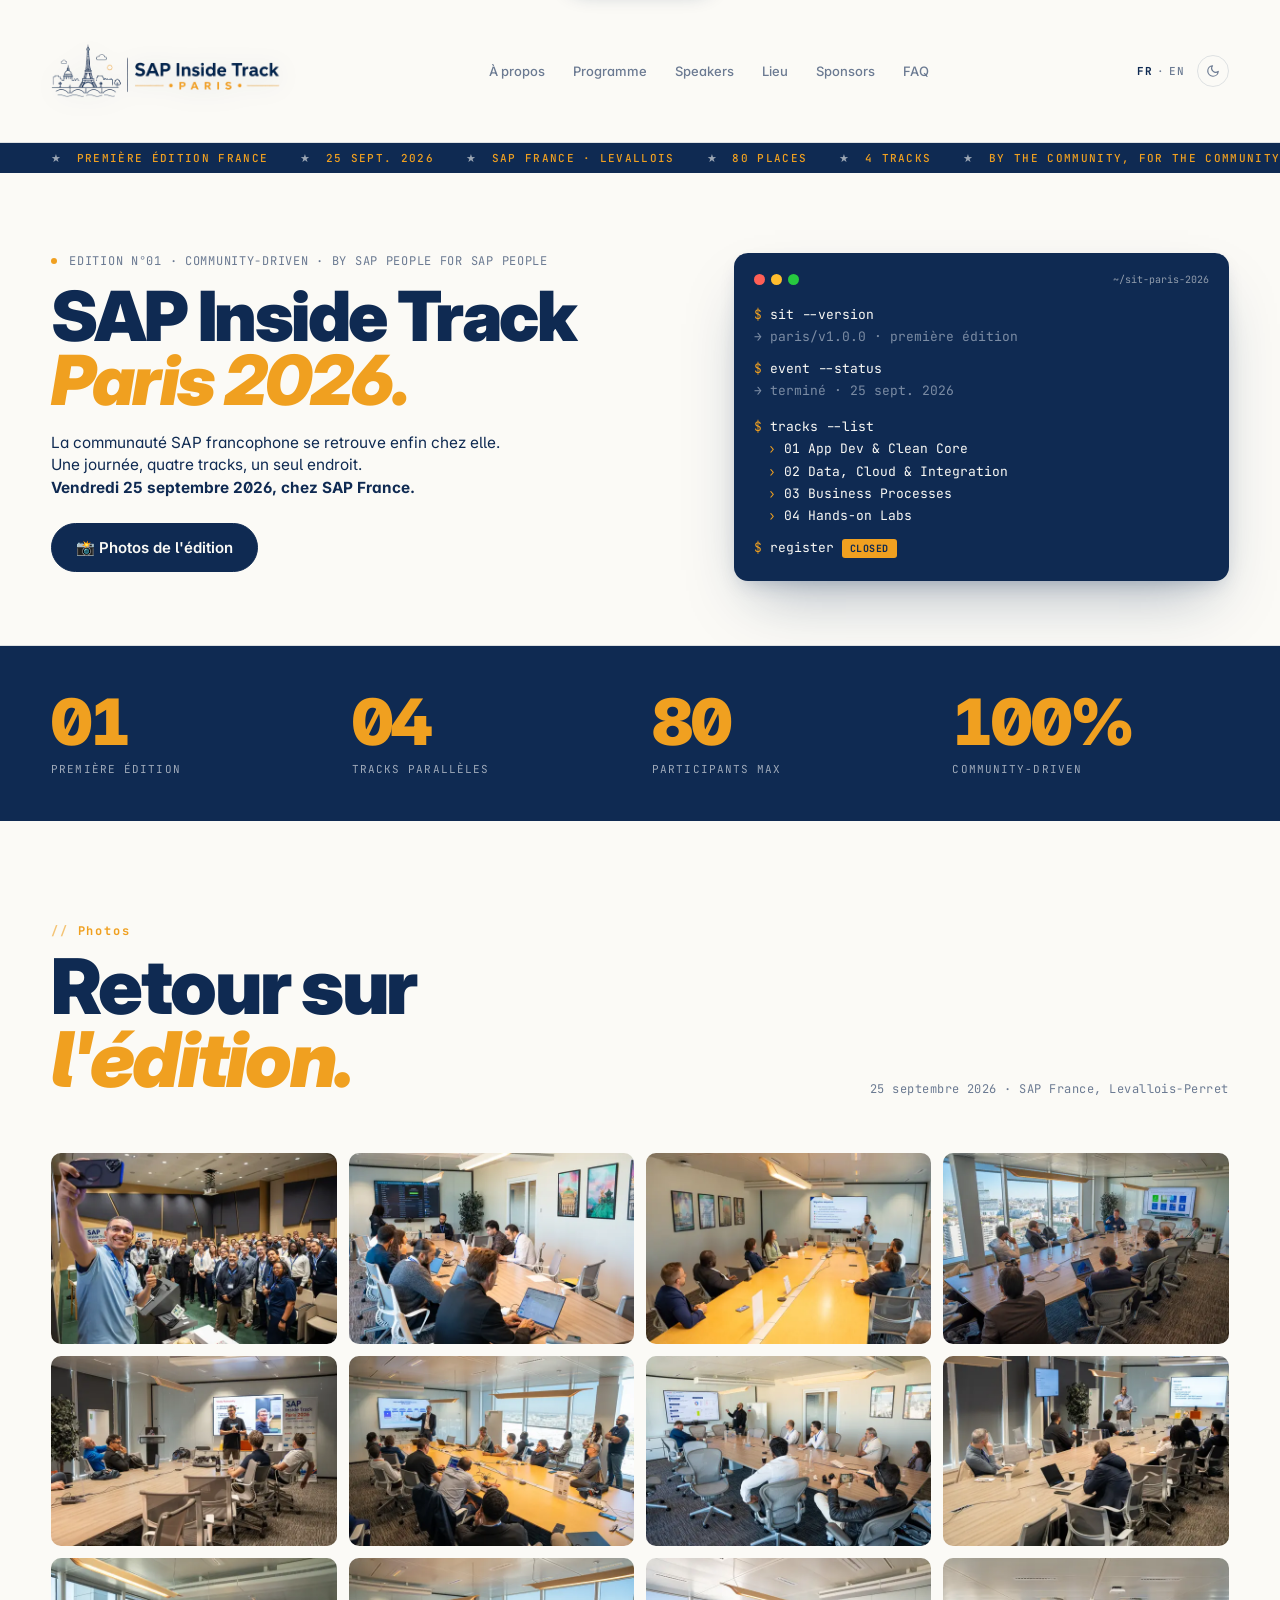
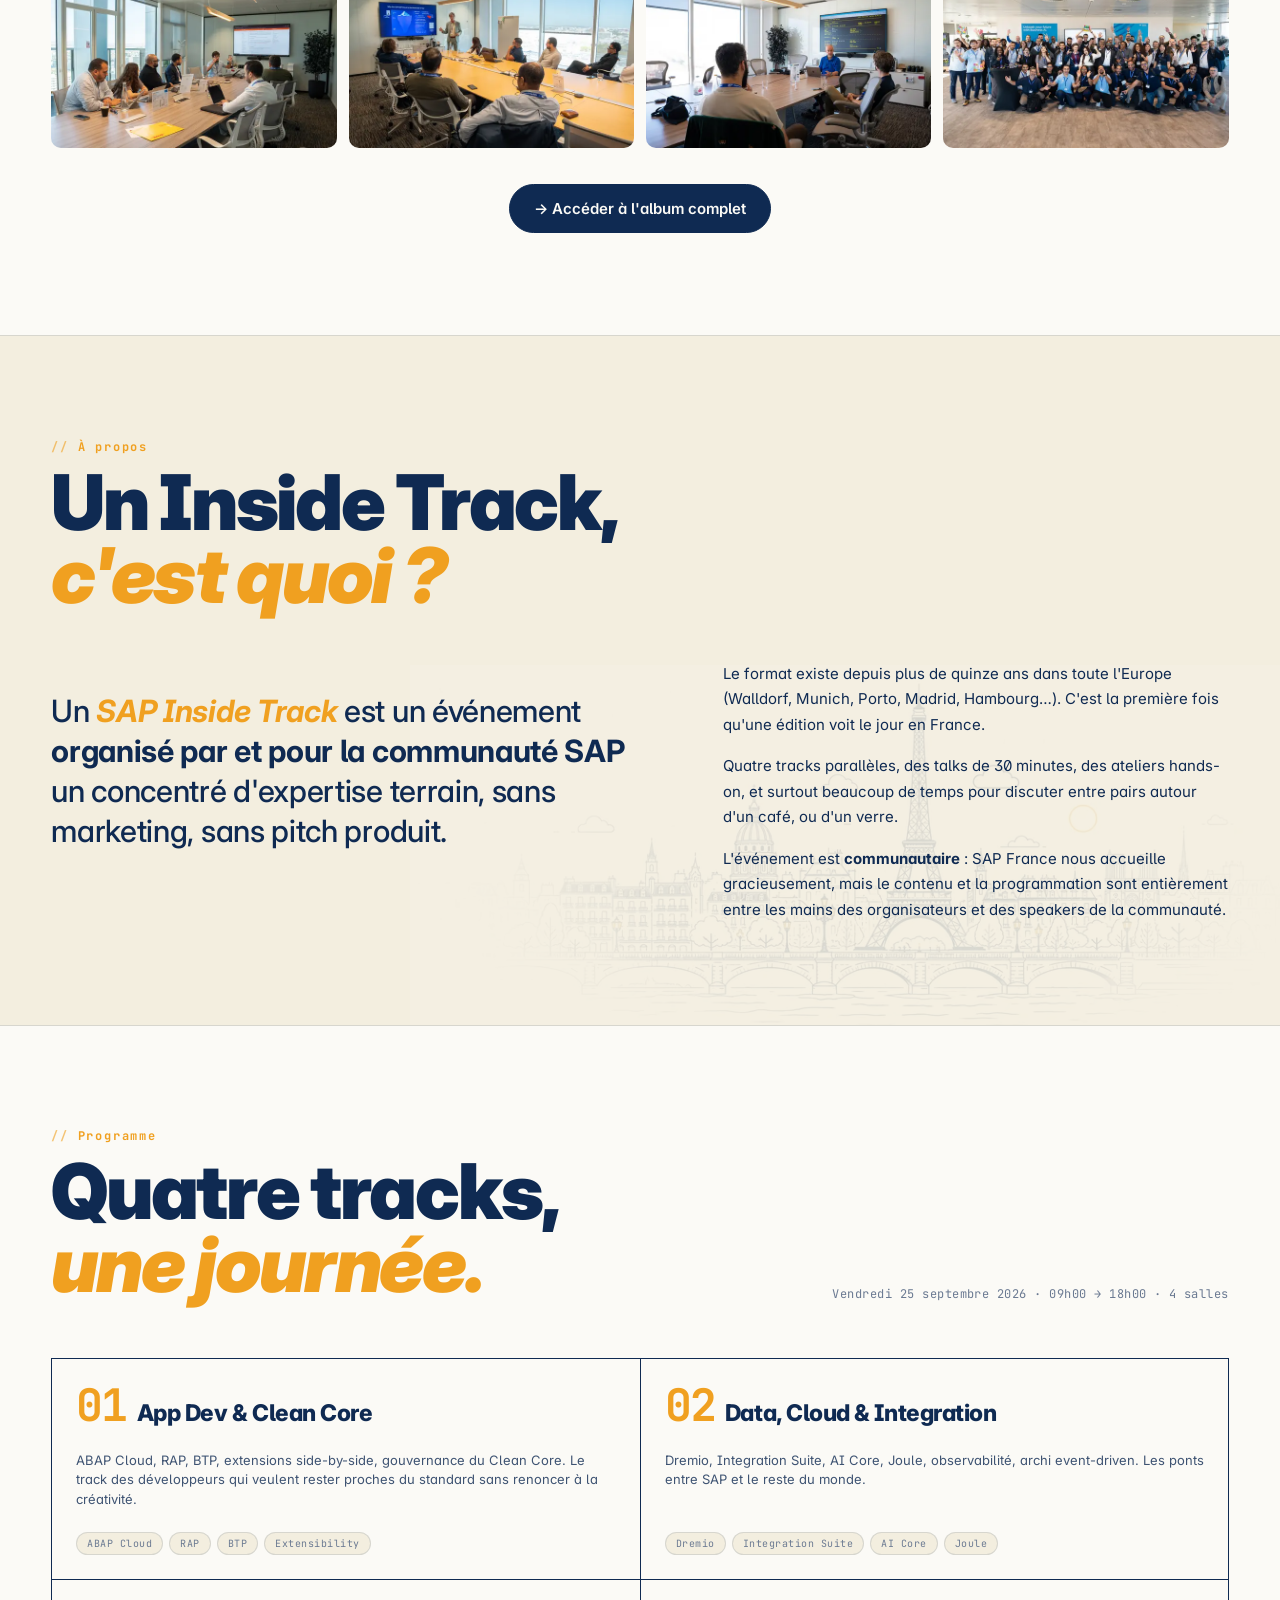
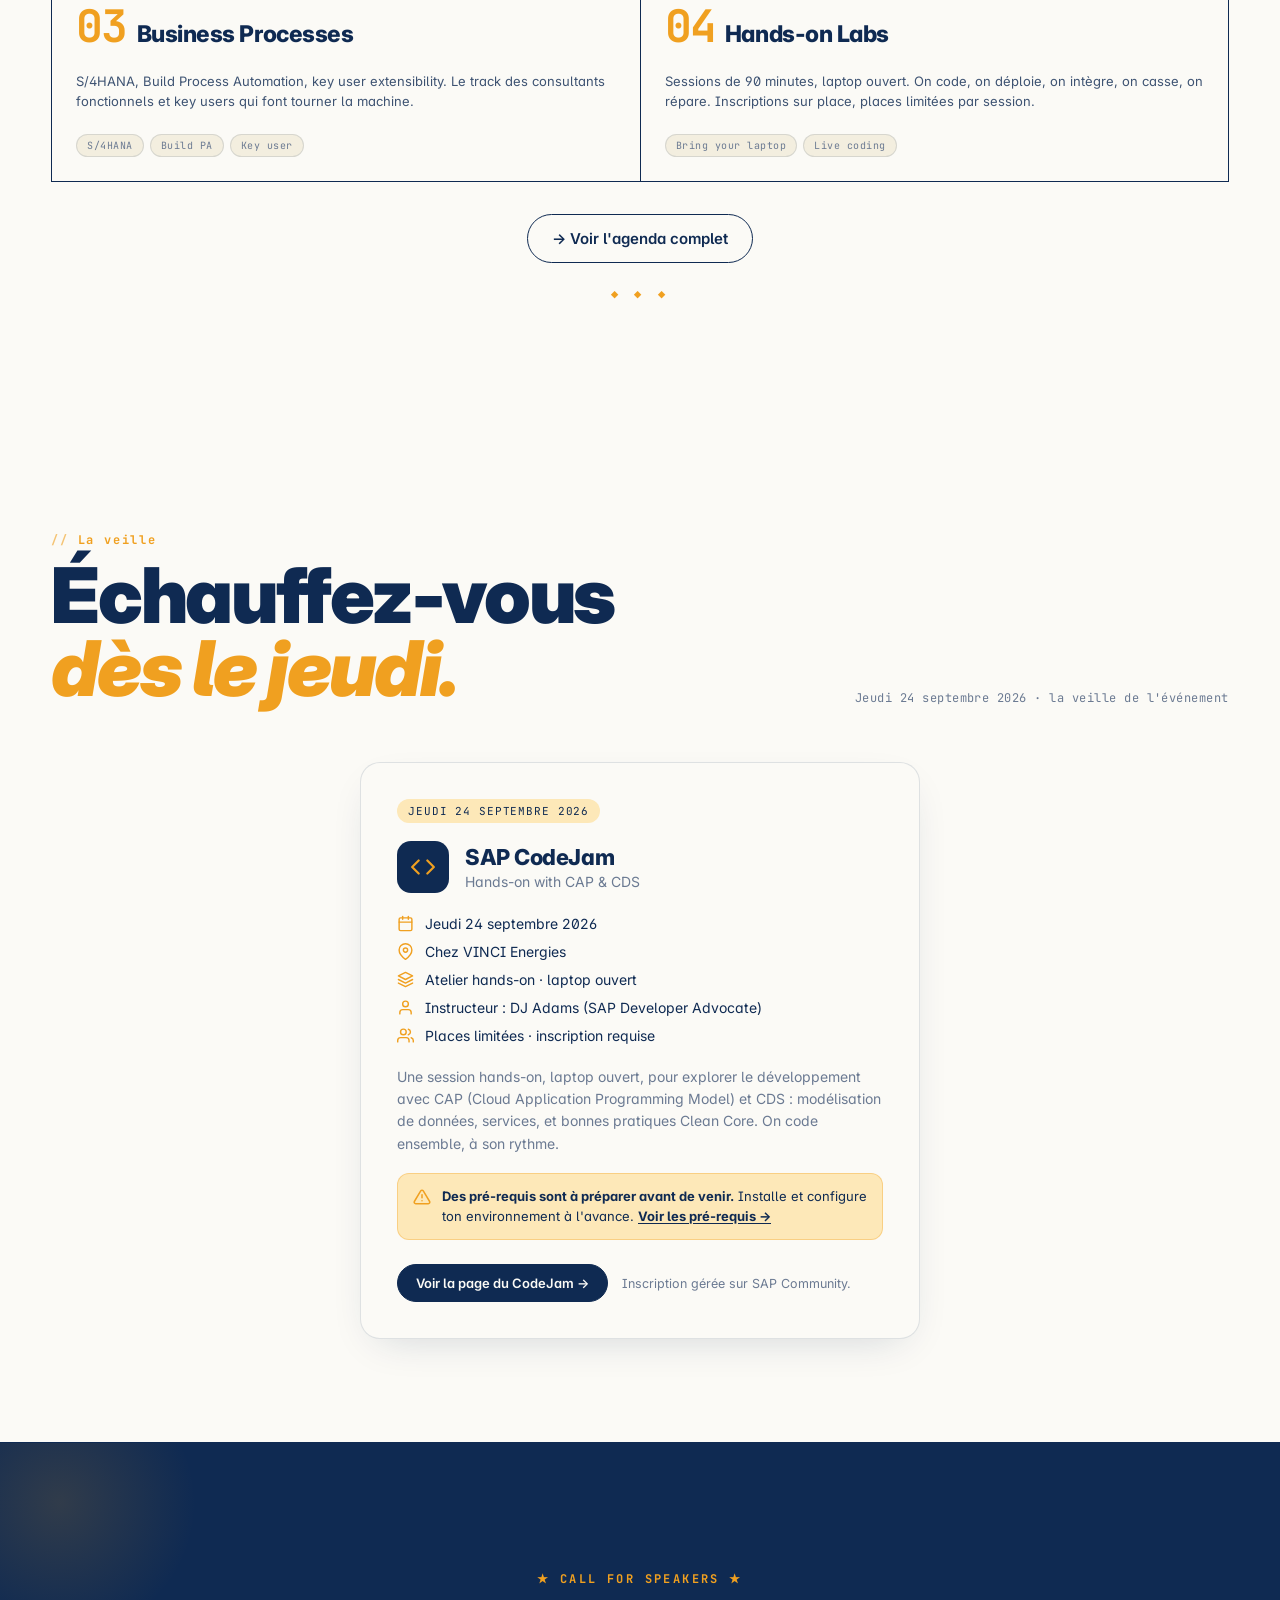
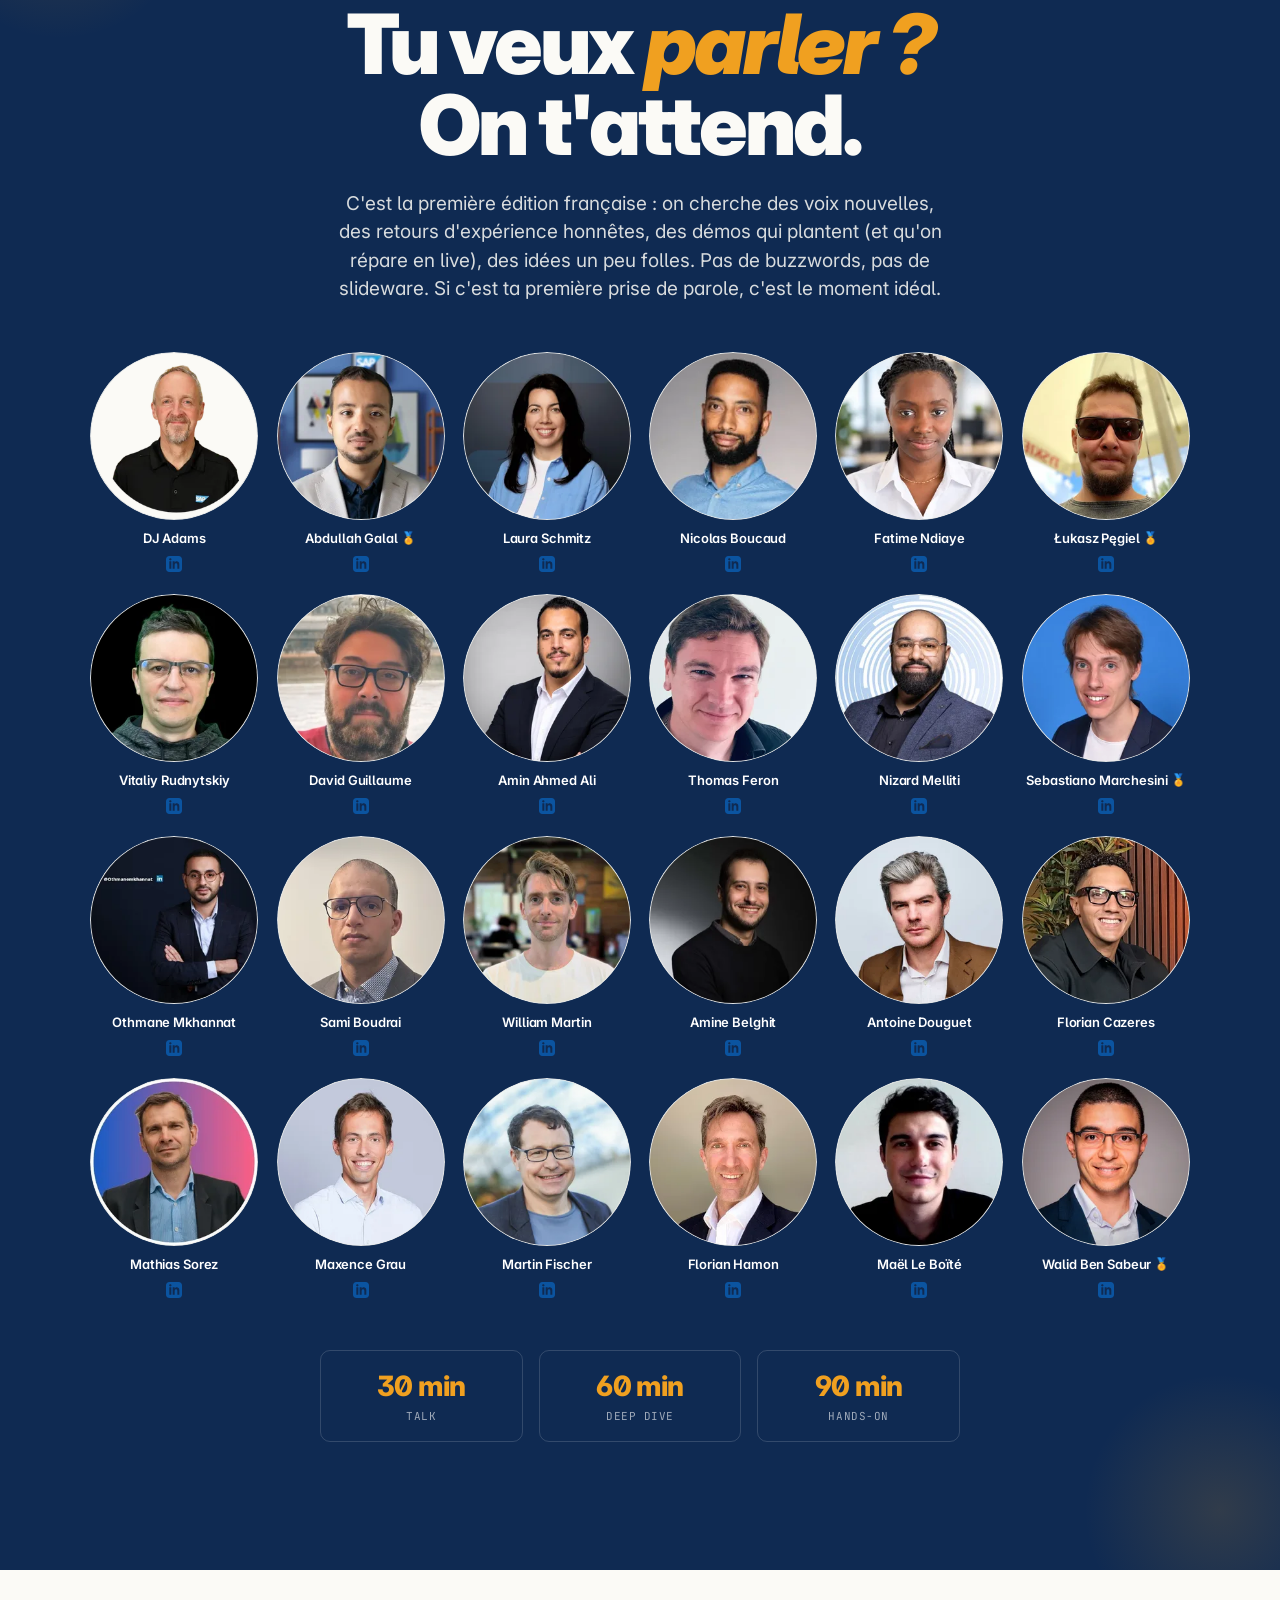
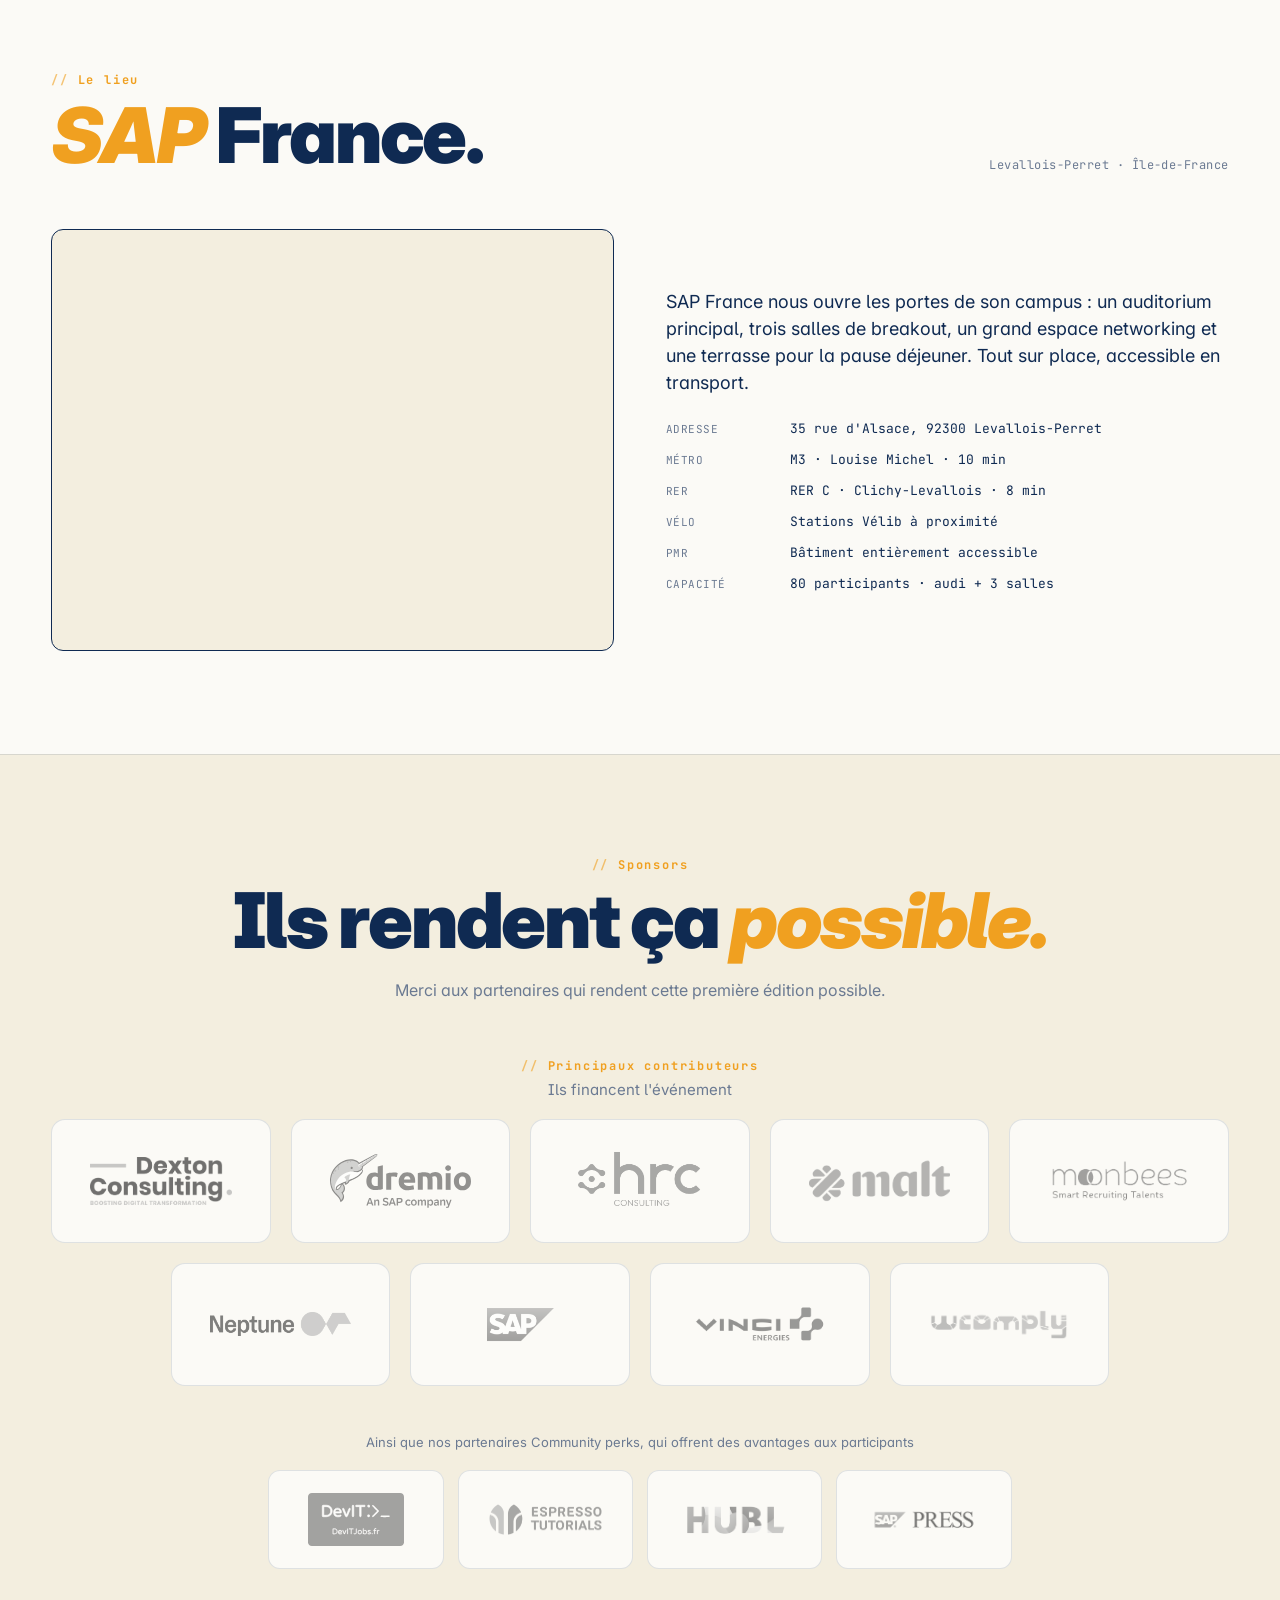
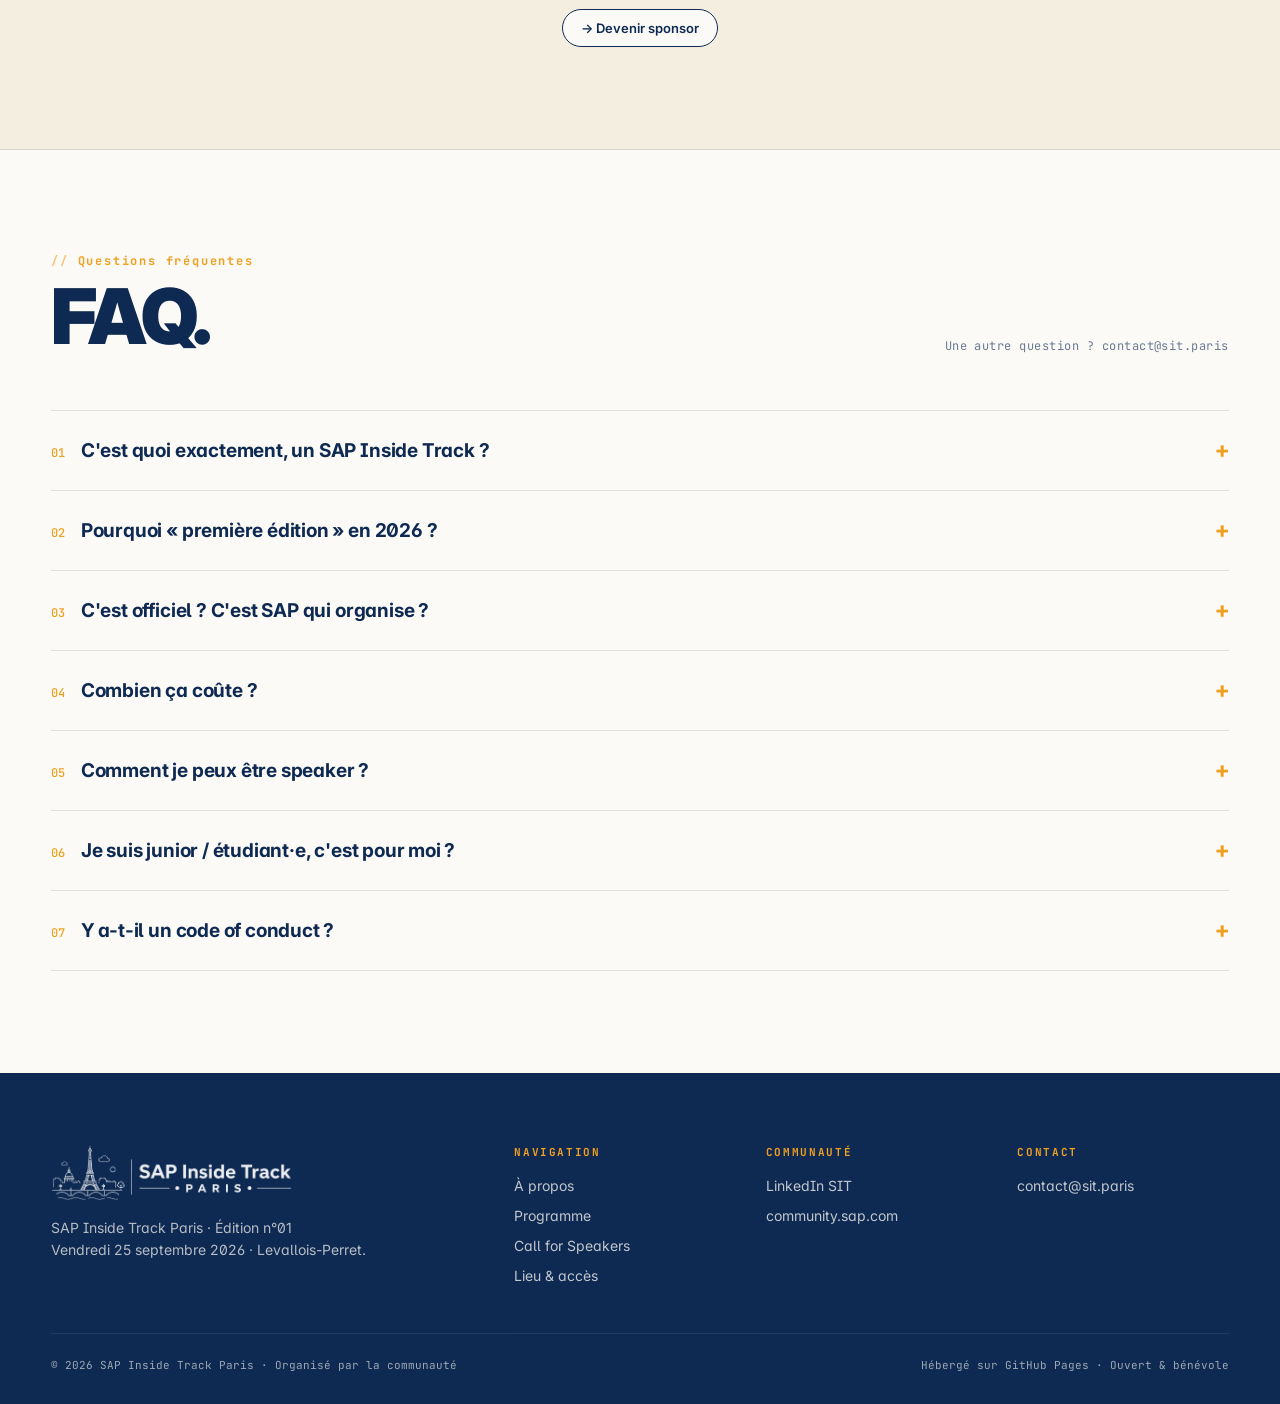
==== commit 154f4355: "Community perks cards: 70% -> 80% of main sponsor card size Co-Authored-By: Claude Sonnet 5.5 <norep" ====
--- a/index.html
+++ b/index.html
@@ -42,7 +42,7 @@
 <link rel="preconnect" href="https://fonts.googleapis.com">
 <link rel="preconnect" href="https://fonts.gstatic.com" crossorigin>
 <link href="https://fonts.googleapis.com/css2?family=Inter:wght@400;500;600;700;800;900&family=JetBrains+Mono:wght@400;500;700&display=swap" rel="stylesheet">
-<link rel="stylesheet" href="style.css?v=20261007">
+<link rel="stylesheet" href="style.css?v=20261009">
 
 <!-- Structured data: Event -->
 <script type="application/ld+json">
--- a/style.css
+++ b/style.css
@@ -845,14 +845,14 @@
   .sponsor-slot { flex-basis: calc(50% - 6px); }
 }
 .sponsor-group-label--sub p { font-size: 13px; }
-/* Community perks: ~70% of the main sponsor card size */
+/* Community perks: ~80% of the main sponsor card size (desktop, mobile; tablet capped so all 4 stay on one row) */
 .sponsor-grid-flat--perks { gap: 14px; }
-.sponsor-grid-flat--perks .sponsor-slot { flex-basis: calc(14% - 10px); border-radius: 12px; }
+.sponsor-grid-flat--perks .sponsor-slot { flex-basis: calc(16% - 13px); border-radius: 12px; }
 @media (max-width: 900px) {
-  .sponsor-grid-flat--perks .sponsor-slot { flex-basis: calc(23.333% - 10px); }
+  .sponsor-grid-flat--perks .sponsor-slot { flex-basis: calc(24% - 9px); }
 }
 @media (max-width: 600px) {
-  .sponsor-grid-flat--perks .sponsor-slot { flex-basis: calc(35% - 6px); }
+  .sponsor-grid-flat--perks .sponsor-slot { flex-basis: calc(40% - 5px); }
 }
 .sponsor-cta {
   margin-top: 40px;
